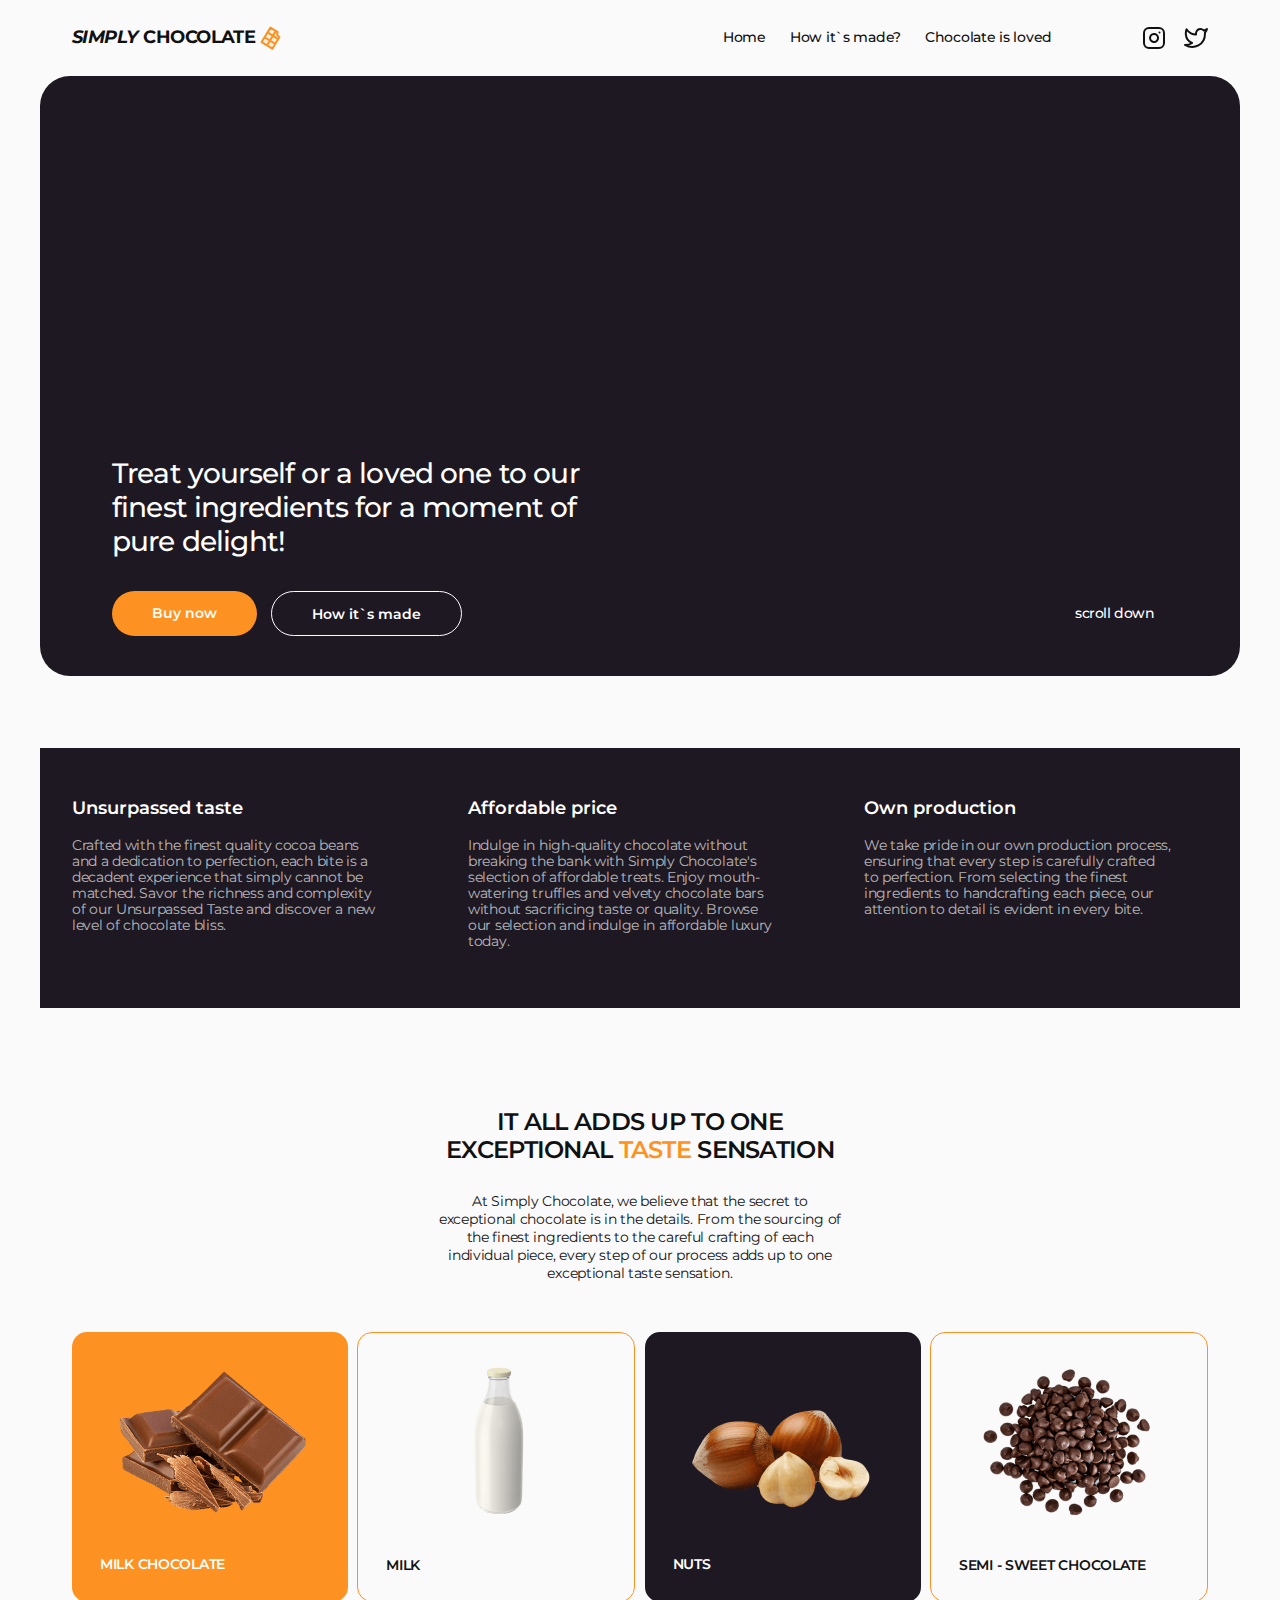
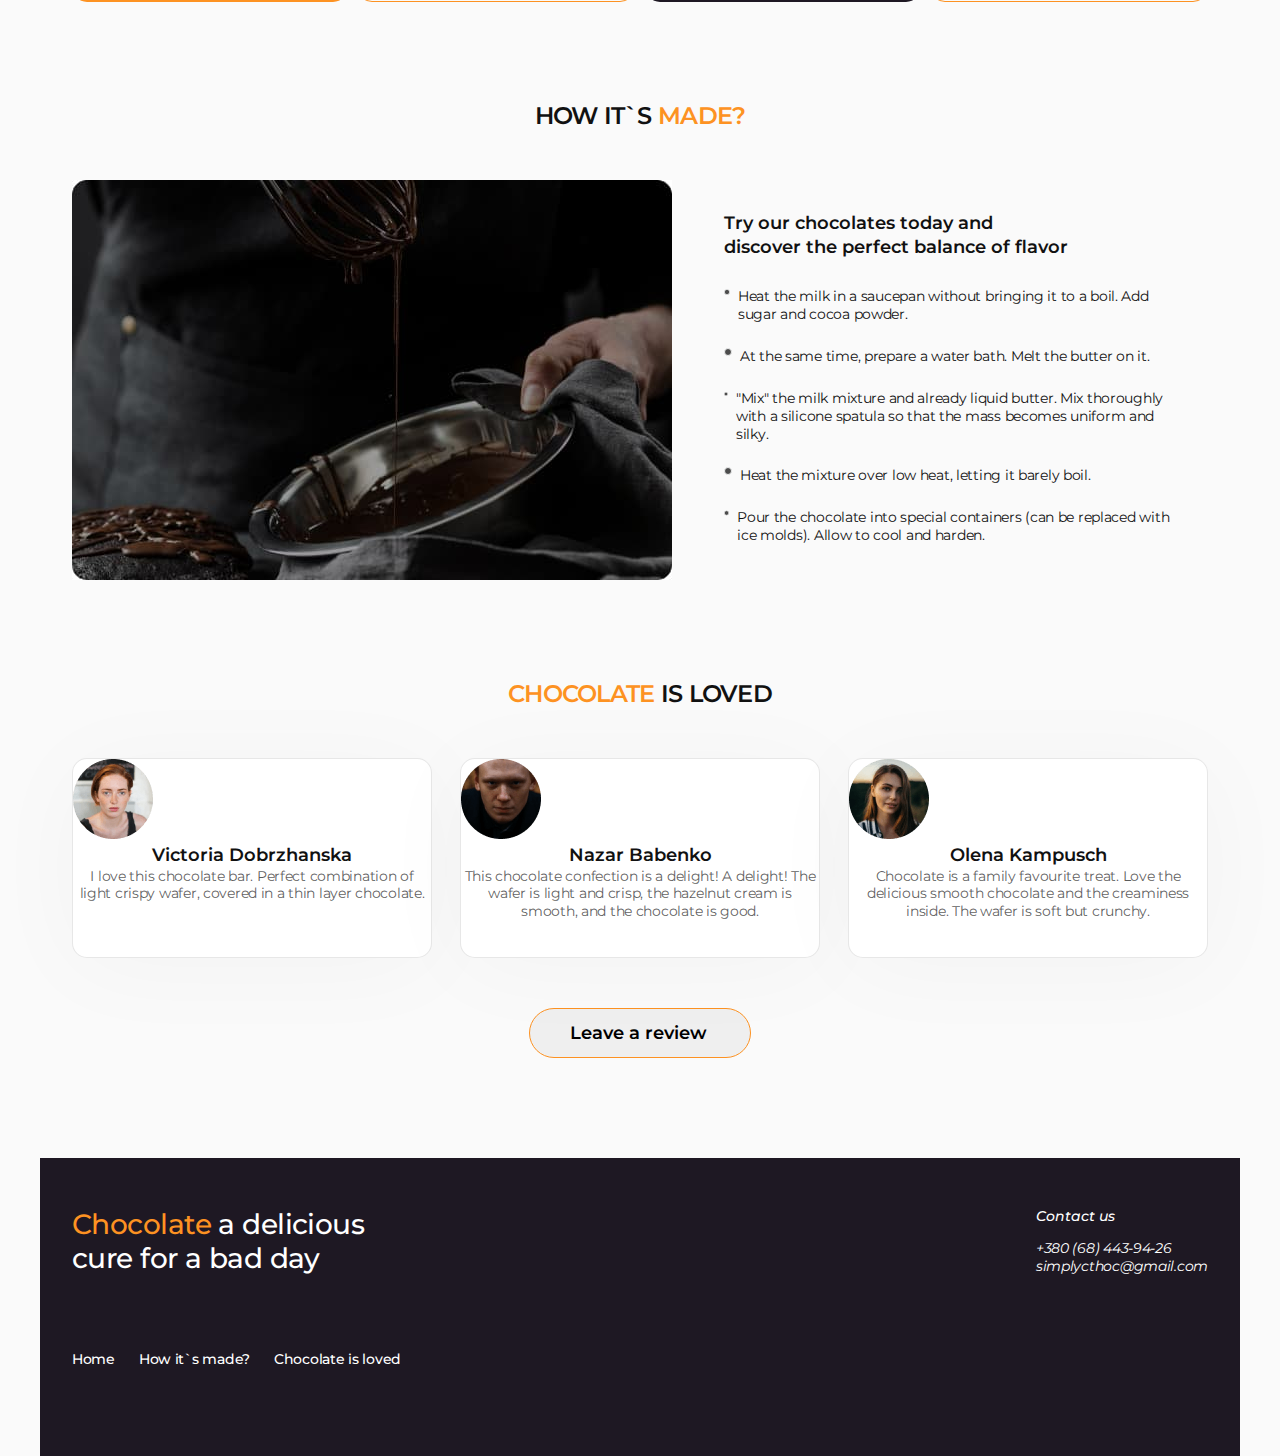
==== index.html @ 17023fc3 "add copy" ====
<!DOCTYPE html>
<html lang="en">
  <head>
    <meta charset="UTF-8" />
    <meta name="viewport" content="width=device-width, initial-scale=1.0" />
    <title>Simply_chocolate</title>
    <link
      rel="stylesheet"
      href="https://cdnjs.cloudflare.com/ajax/libs/modern-normalize/3.0.1/modern-normalize.min.css"
    />
    <link rel="preconnect" href="https://fonts.googleapis.com" />
    <link rel="preconnect" href="https://fonts.gstatic.com" crossorigin />
    <link
      href="https://fonts.googleapis.com/css2?family=Montserrat:ital,wght@0,100..900;1,100..900&display=swap"
      rel="stylesheet"
    />
    <link rel="stylesheet" href="./css/index.css" />
  </head>
  <body>
    <!-------------------- HEADER -->
    <header class="page-header">
      <div class="container page-header-container">
        <nav class="page-nav">
          <a class="page-logo" href="./index.html">
            <span class="text-italic"> SIMPLY </span>&nbsp;CHOCOLATE
            <svg class="page-logo-icon">
              <use
                href="./images/icons.svg#icon-logo"
                width="24"
                height="24"
              ></use>
            </svg>
          </a>
          <ul class="menu">
            <li class="menu-item">
              <a class="menu-link" href="./index.html">Home</a>
            </li>
            <li class="menu-item">
              <a class="menu-link" href="#how-made">How it`s made?</a>
            </li>
            <li class="menu-item">
              <a class="menu-link" href="#review">Chocolate is loved</a>
            </li>
          </ul>
        </nav>
        <ul class="social-list">
          <li class="social-list-item">
            <a href="" class="social-list-link">
              <svg class="social-list-icon">
                <use
                  href="./images/icons.svg#icon-instagram"
                  width="24"
                  height="24"
                ></use>
              </svg>
            </a>
          </li>
          <li class="social-list-item">
            <a href="" class="social-list-link">
              <svg class="social-list-icon">
                <use
                  href="./images/icons.svg#icon-twitter"
                  width="24"
                  height="24"
                ></use>
              </svg>
            </a>
          </li>
        </ul>
      </div>
    </header>
    <main>
      <!-------------------- HERO -->
      <section class="hero">
        <div class="container hero-container">
          <h1 class="hero-title">
            Treat yourself or a loved one to our finest ingredients for a moment
            of pure delight!
          </h1>
          <div class="hero-content-wrapper">
            <button class="hero-button" type="button">Buy now</button>
            <a class="hero-link" href="#how-made">How it`s made</a>
            <a class="hero-link-scloll" href="#benefits">scroll down
             <span class="scloll-circle"></span> 
          
            </a>
          </div>
        </div>
      </section>
      <!-------------------- BENEFITS -->
      <section id="benefits" class="benefits benefits-paddings">
        <div class="container">
          <h2 class="benefits-title">BENEFITS</h2>
          <ul class="benefits-list">
            <li class="benefits-item">
              <h3 class="benefits-name">Unsurpassed taste</h3>
              <p class="benefits-description">
                Crafted with the finest quality cocoa beans and a dedication to
                perfection, each bite is a decadent experience that simply
                cannot be matched. Savor the richness and complexity of our
                Unsurpassed Taste and discover a new level of chocolate bliss.
              </p>
            </li>
            <li class="benefits-item">
              <h3 class="benefits-name">Affordable price</h3>
              <p class="benefits-description">
                Indulge in high-quality chocolate without breaking the bank with
                Simply Chocolate's selection of affordable treats. Enjoy
                mouth-watering truffles and velvety chocolate bars without
                sacrificing taste or quality. Browse our selection and indulge
                in affordable luxury today.
              </p>
            </li>
            <li class="benefits-item">
              <h3 class="benefits-name">Own production</h3>
              <p class="benefits-description">
                We take pride in our own production process, ensuring that every
                step is carefully crafted to perfection. From selecting the
                finest ingredients to handcrafting each piece, our attention to
                detail is evident in every bite.
              </p>
            </li>
          </ul>
        </div>
      </section>
      <!-------------------- Ingredients -->
      <section class="ingredients section-paddings">
        <div class="container">
          <div class="ingredients-title">
            <h2 class="section-title">
              IT ALL ADDS UP TO ONE EXCEPTIONAL
              <span class="text-color">TASTE</span> SENSATION
            </h2>
            <p class="ingredients-description">
              At Simply Chocolate, we believe that the secret to exceptional
              chocolate is in the details. From the sourcing of the finest
              ingredients to the careful crafting of each individual piece,
              every step of our process adds up to one exceptional taste
              sensation.
            </p>
          </div>

          <ul class="ingredients-list">
            <li class="ingredients-item ingredients-item-color">
              <img
                class="ingredients-img"
                src="/images/Ingredients/chocolate-bar.png"
                alt="How it's made"
                width="206"
                height="160"
              />
              <p class="ingredients-name ingredients-link-name-color">
                MILK CHOCOLATE
              </p>
            </li>
            <li class="ingredients-item">
              <img
                class="ingredients-img"
                src="/images/Ingredients/milk.png"
                alt="MILK"
                width="206"
                height="160"
              />
              <p class="ingredients-name">MILK</p>
            </li>
            <li class="ingredients-item ingredients-item-darkcolor">
              <img
                class="ingredients-img"
                src="/images/Ingredients/nuts.png"
                alt="NUTS"
                width="206"
                height="160"
              />
              <p class="ingredients-name ingredients-link-name-color">NUTS</p>
            </li>
            <li class="ingredients-item">
              <img
                class="ingredients-img"
                src="/images/Ingredients/chocolate.png"
                alt="SEMI - SWEET CHOCOLATE"
                width="206"
                height="160"
              />
              <p class="ingredients-name">SEMI - SWEET CHOCOLATE</p>
            </li>
          </ul>
        </div>
      </section>
      <!-------------------- How it's made -->
      <section id="how-made" class="made section-paddings">
        <div class="container made-conteiner">
          <h2 class="section-title title-paddings">
            HOW IT`S <span class="text-color"> MADE?</span>
          </h2>
          <div class="made-information">
            <img
              class="made-image"
              src="./images/How-it's-made/image.jpg"
              alt="cooked"
              width="600"
              height="400"
            />
            <div class="how-made-decription">
              <h3 class="made-name">
                Try our chocolates today and discover the perfect balance of
                flavor
              </h3>
              <ul class="made-list">
                <li class="made-item">
                  <svg
                    width="8"
                    height="8"
                    viewBox="0 0 8 8"
                    fill="none"
                    xmlns="http://www.w3.org/2000/svg"
                  >
                    <circle
                      cx="4"
                      cy="4"
                      r="3.5"
                      fill="#4C4C4C"
                      stroke="#ECEDED"
                    />
                  </svg>
                  <p class="made-description">
                    Heat the milk in a saucepan without bringing it to a boil.
                    Add sugar and cocoa powder.
                  </p>
                </li>
                <li class="made-item">
                  <svg
                    width="8"
                    height="8"
                    viewBox="0 0 8 8"
                    fill="none"
                    xmlns="http://www.w3.org/2000/svg"
                  >
                    <circle
                      cx="4"
                      cy="4"
                      r="3.5"
                      fill="#4C4C4C"
                      stroke="#ECEDED"
                    />
                  </svg>
                  <p class="made-description">
                    At the same time, prepare a water bath. Melt the butter on
                    it.
                  </p>
                </li>
                <li class="made-item">
                  <svg
                    width="8"
                    height="8"
                    viewBox="0 0 8 8"
                    fill="none"
                    xmlns="http://www.w3.org/2000/svg"
                  >
                    <circle
                      cx="4"
                      cy="4"
                      r="3.5"
                      fill="#4C4C4C"
                      stroke="#ECEDED"
                    />
                  </svg>
                  <p class="made-description">
                    "Mix" the milk mixture and already liquid butter. Mix
                    thoroughly with a silicone spatula so that the mass becomes
                    uniform and silky.
                  </p>
                </li>
                <li class="made-item">
                  <svg
                    width="8"
                    height="8"
                    viewBox="0 0 8 8"
                    fill="none"
                    xmlns="http://www.w3.org/2000/svg"
                  >
                    <circle
                      cx="4"
                      cy="4"
                      r="3.5"
                      fill="#4C4C4C"
                      stroke="#ECEDED"
                    />
                  </svg>
                  <p class="made-description">
                    Heat the mixture over low heat, letting it barely boil.
                  </p>
                </li>
                <li class="made-item">
                  <svg
                    width="8"
                    height="8"
                    viewBox="0 0 8 8"
                    fill="none"
                    xmlns="http://www.w3.org/2000/svg"
                  >
                    <circle
                      cx="4"
                      cy="4"
                      r="3.5"
                      fill="#4C4C4C"
                      stroke="#ECEDED"
                    />
                  </svg>
                  <p class="made-description">
                    Pour the chocolate into special containers (can be replaced
                    with ice molds). Allow to cool and harden.
                  </p>
                </li>
              </ul>
            </div>
          </div>
        </div>
      </section>
      <!-------------------- Reviews -->
      <section id="review" class="review section-paddings">
        <div class="container">
          <h2 class="section-title title-paddings">
            <span class="text-color">CHOCOLATE</span> IS LOVED
          </h2>
          <ul class="review-list">
            <li class="review-item">
              <img
                class="review-image"
                src="./images/Reviews/victoria-dobrzhanska.png"
                alt="Victoria Dobrzhanska"
                width="80"
                height="80"
              />
              <h3 class="review-name">Victoria Dobrzhanska</h3>
              <p class="review-description">
                I love this chocolate bar. Perfect combination of light crispy
                wafer, covered in a thin layer chocolate.
              </p>
            </li>
            <li class="review-item">
              <img
                class="review-image"
                src="/images/Reviews/nazar-babenko.png"
                alt="Nazar Babenko"
                width="80"
                height="80"
              />
              <h3 class="review-name">Nazar Babenko</h3>
              <p class="review-description">
                This chocolate confection is a delight! A delight! The wafer is
                light and crisp, the hazelnut cream is smooth, and the chocolate
                is good.
              </p>
            </li>
            <li class="review-item">
              <img
                class="review-image"
                src="./images/Reviews/olena-kampusch.png"
                alt="Olena Kampusch"
                width="80"
                height="80"
              />
              <h3 class="review-name">Olena Kampusch</h3>
              <p class="review-description">
                Chocolate is a family favourite treat. Love the delicious smooth
                chocolate and the creaminess inside. The wafer is soft but
                crunchy.
              </p>
            </li>
          </ul>
          <button class="review-button" type="button">Leave a review</button>
        </div>
      </section>
    </main>
    <!-------------------- Footer -->
    <footer class="footer-page">
      <div class="container footer-container">
        <div class="footer-box">
          <h2 class="footer-title">
            <span class="text-color">Chocolate </span> a delicious cure for a
            bad day
          </h2>
          <address class="footer-adress">
            <p class="adress-name">Contact us</p>
            <ul class="adress-list">
              <li class="adress-item">
                <a class="adress-link" href="tel:+380684439426"
                  >+380 (68) 443-94-26</a
                >
              </li>
              <li class="adress-item">
                <a class="adress-link" href="mailto:simplycthoc@gmail.com"
                  >simplycthoc@gmail.com</a
                >
              </li>
            </ul>
          </address>
        </div>

        <nav class="footer-nav">
          <ul class="footer-list">
            <li class="footer-item">
              <a class="footer-link" href="./index.html">Home</a>
            </li>
            <li class="footer-item">
              <a class="footer-link" href="#how-made">How it`s made?</a>
            </li>
            <li class="footer-item">
              <a class="footer-link" href="#chocolate-loved"
                >Chocolate is loved</a
              >
            </li>
          </ul>
        </nav>
      </div>
    </footer>
  </body>
</html>
---- css/index.css ----
/* defolt style */
h1,
h2,
h3,
h4,
h5,
h6,
p {
  margin-top: 0;
  margin-bottom: 0;
}
ul,
ol {
  margin-top: 0;
  margin-bottom: 0;
  padding-left: 0;
  list-style: none;
}
a {
  text-decoration: none;
  color: inherit;
}
button {
  cursor: pointer;
}
image {
  display: block;
}
body {
  font-family: "Montserrat", sans-serif;
  color: #111111;
  background: #fafafa;
}
.container {
  max-width: 1168px;
  padding-left: 16px;
  padding-right: 16px;
  margin-left: auto;
  margin-right: auto;
}
.text-italic {
  font-style: italic;
}
.text-color {
  color: #fd9222;
}
.section-title {
  font-weight: 600;
  font-size: 24px;
  line-height: 1.17;
  letter-spacing: -0.03em;
  text-transform: uppercase;
  text-align: center;
}

.section-paddings {
  padding-top: 50px;
  padding-bottom: 50px;
}
.title-paddings {
  margin-bottom: 50px;
}
/* -------------------- HEADER -- */
.page-header-container {
  display: flex;
  align-items: center;
  column-gap: 90px;
}
.page-nav {
  display: flex;
  justify-content: space-between;
  align-items: center;
  flex-grow: 1;
}
.page-logo {
  display: flex;
  align-items: center;
  font-weight: 700;
  font-size: 18px;
  line-height: 1.11;
  letter-spacing: -0.03em;
}
.page-logo:hover,
.page-logo:focus {
  color: #fd9222;
}
.page-logo-icon {
  width: 24px;
  height: 24px;
  margin-left: 4px;
}
.menu {
  display: flex;
  column-gap: 24px;
}

.menu-link {
  display: block;
  padding-top: 30px;
  padding-bottom: 30px;
  font-weight: 500;
  font-size: 14px;
  line-height: 1.14;
  letter-spacing: -0.02em;
  transition: color 250ms cubic-bezier(0.4, 0, 0.2, 1);
}
.menu-link:hover,
.menu-link:focus {
  color: #fd9222;
}
.social-list {
  display: flex;
  column-gap: 18px;
}
.social-list-link {
  display: block;
  line-height: 0;
  stroke: #111111;
  fill: none;
  transition: color 250ms cubic-bezier(0.4, 0, 0.2, 1);
}
.social-list-icon {
  width: 24px;
  height: 24px;
}
.social-list-link:hover,
.social-list-link:focus {
  stroke: #fd9222;
}
/*  -------------------- HERO --*/
.hero {
  max-width: 1200px;
  height: 600px;
  margin-left: auto;
  margin-right: auto;
  border-radius: 30px;
  background: #1e1823;
  color: #ffffff;
}
.hero-container {
  padding-top: 381px;
  padding-bottom: 40px;
  padding-left: 56px;
  padding-right: 56px;
}
.hero-title {
  max-width: 484px;
  margin-bottom: 32px;
  font-weight: 500;
  font-size: 28px;
  line-height: 1.21;
  letter-spacing: -0.03em;
}
.hero-content-wrapper {
  display: flex;
  align-items: center;
}
.hero-button {
  border-radius: 100px;
  padding: 14px 40px;
  min-width: 144px;
  height: 45px;
  background: #fd9222;
  font-weight: 600;
  font-size: 14px;
  color: #ffffff;
  margin-right: 14px;
  border: none;
}
.hero-button:hover,
.hero-button:focus {
  background: #fcf1e0;
  color: #fd9222;
}
.hero-link {
  border: 1px solid #ffffff;
  border-radius: 100px;
  padding: 14px 40px;
  min-width: 183px;
  height: 45px;
  font-weight: 600;
  font-size: 14px;
}
.hero-link:hover,
.hero-link:focus {
  border: #fd9222;
  color: #fd9222;
}
.hero-link-scloll {
  font-weight: 500;
  font-size: 14px;
  line-height: 1.29;
  letter-spacing: -0.03em;
  margin-left: auto;
  padding-top: 13.5px;
  padding-bottom: 13.5px;
}
.hero-link-scloll:hover,
.hero-link-scloll:focus {
  color: #fd9222;
}
.hero-link-scloll .scloll-circle {
    width: 10px;
  height: 10px;
  background-color: #ffffff
  border-radius: 50%;
  display: inline-block;
}

/*  -------------------- BENEFITS --*/
.benefits {
  max-width: 1200px;
  height: 260px;
  margin-left: auto;
  margin-right: auto;
  background: #1e1823;
}
.benefits-paddings {
  padding-bottom: 50px;
  margin-top: 72px;
  margin-bottom: 50px;
}
.benefits-title {
  display: none;
}
.benefits-list {
  display: flex;
  justify-content: space-between;
  padding-top: 50px;
  padding-bottom: 50px;
  padding-left: auto;
  padding-right: auto;
  max-width: 1100px;
}
.benefits-item {
  width: 308px;
}
.benefits-name {
  font-weight: 600;
  font-size: 18px;
  color: #ffffff;
  padding-bottom: 18px;
}
.benefits-description {
  font-weight: 400;
  font-size: 14px;
  letter-spacing: -0.02em;
  color: rgba(255, 255, 255, 0.7);
}
/*  -------------------- Ingredients --*/
.ingredients {
  margin-left: auto;
  margin-right: auto;
}
.ingredients-title {
  display: flex;
  flex-direction: column;
  margin-left: auto;
  margin-right: auto;
  max-width: 411px;
}

.ingredients-description {
  font-weight: 400;
  font-size: 14px;
  line-height: 1.28571;
  letter-spacing: -0.02em;
  text-align: center;
  max-width: 468px;
  margin-top: 28px;
}
.ingredients-list {
  display: flex;
  margin-top: 50px;
  justify-content: space-between;
}

.ingredients-item {
  border: 1px solid #fd9222;
  border-radius: 15px;
  /* width: 270px; */
  height: 270px;
  max-width: calc((100% - (19 * 3) px) / 4);
}
.ingredients-item-color {
  background: #fd9222;
  border: none;
}
.ingredients-item-darkcolor {
  border: none;
  background: #1e1823;
}
.ingredients-img {
  margin-top: 28px;
  margin-left: 38px;
  margin-right: 32px;
  margin-bottom: 32px;
}
.ingredients-name {
  font-weight: 600;
  font-size: 14px;
  line-height: 1.28;
  letter-spacing: -0.02em;
  text-transform: uppercase;
  padding-left: 28px;
}
.ingredients-link-name-color {
  color: #ffffff;
}
/*  -------------------- How it's made --*/
.made {
}
.made-conteiner {
  display: flex;
  flex-direction: column;
  justify-content: center;
}
.made-information {
  display: flex;
  column-gap: 20px;
  justify-content: center;
}
.made-image {
}
.how-made-decription {
  padding: 32px;
}
.made-name {
  font-weight: 600;
  font-size: 18px;
  line-height: 1.33;
  margin-bottom: 28px;
  max-width: 350px;
}
.made-list {
  display: flex;
  flex-direction: column;
  max-width: 452px;
  gap: 24px;
}
.made-item {
  display: flex;
  align-items: stretch;
}
.made-item svg {
  margin-right: 8px;
}

.made-description {
  font-weight: 400;
  font-size: 14px;
  line-height: 1.28;
  letter-spacing: -0.02em;
}
/*  -------------------- Reviews --*/
.review {
}

.review-list {
  display: flex;
  justify-content: space-between;
}
.review-item {
  border: 1px solid rgba(17, 17, 17, 0.1);
  border-radius: 15px;
  width: calc((100% - 56px) / 3);
  height: 200px;
  box-shadow: 0 9px 100px 0 rgba(17, 17, 17, 0.03);
  background: #fff;
}
.review-image {
}
.review-name {
  font-weight: 600;
  font-size: 18px;
  line-height: 1.33;
  text-align: center;
}
.review-description {
  font-weight: 400;
  font-size: 14px;
  line-height: 1.28;
  letter-spacing: -0.02em;
  text-align: center;
  color: rgba(17, 17, 17, 0.7);
}
.review-button {
  border: 1px solid #fd9222;
  border-radius: 100px;
  padding: 14px 40px;
  min-width: 222px;
  height: 50px;
  font-weight: 600;
  font-size: 18px;
  margin-top: 50px;
  margin-left: auto;
  margin-right: auto;
  display: flex;
}
.review-button:hover,
.review-button:focus {
  background: #fd9222;
  color: #ffffff;
}
/*  -------------------- Footer --*/
.footer-page {
  width: 1200px;
  height: 298px;
  background: #1e1823;
  margin-left: auto;
  margin-right: auto;
  margin-top: 50px;
}
.footer-container {
  padding-top: 50px;
}
.footer-box {
  display: flex;
  justify-content: space-between;
}
.footer-title {
  font-weight: 500;
  font-size: 28px;
  line-height: 1.21;
  letter-spacing: -0.02em;
  color: #ffffff;
  max-width: 300px;
}
.footer-adress {
  font-size: 14px;
  line-height: 1.28;
  text-align: center;
  color: #ffffff;
  display: flex;
  flex-direction: column;
  align-items: flex-start;
}
.adress-name {
  font-weight: 500;
  padding-bottom: 14px;
}
.adress-item {
  display: flex;
  align-items: flex-start;
}
.adress-link {
  font-weight: 400;
  letter-spacing: -0.02em;
}

.adress-link:hover,
.adress-link:focus {
  color: #fd9222;
}
.footer-nav {
}
.footer-list {
  margin-top: 74px;
  display: flex;
  column-gap: 24px;
}
.footer-item {
}
.footer-link {
  font-weight: 500;
  font-size: 14px;
  line-height: 1.14;
  letter-spacing: -0.02em;
  color: #ffffff;
}
.footer-link:hover,
.footer-link:focus {
  color: #fd9222;
}
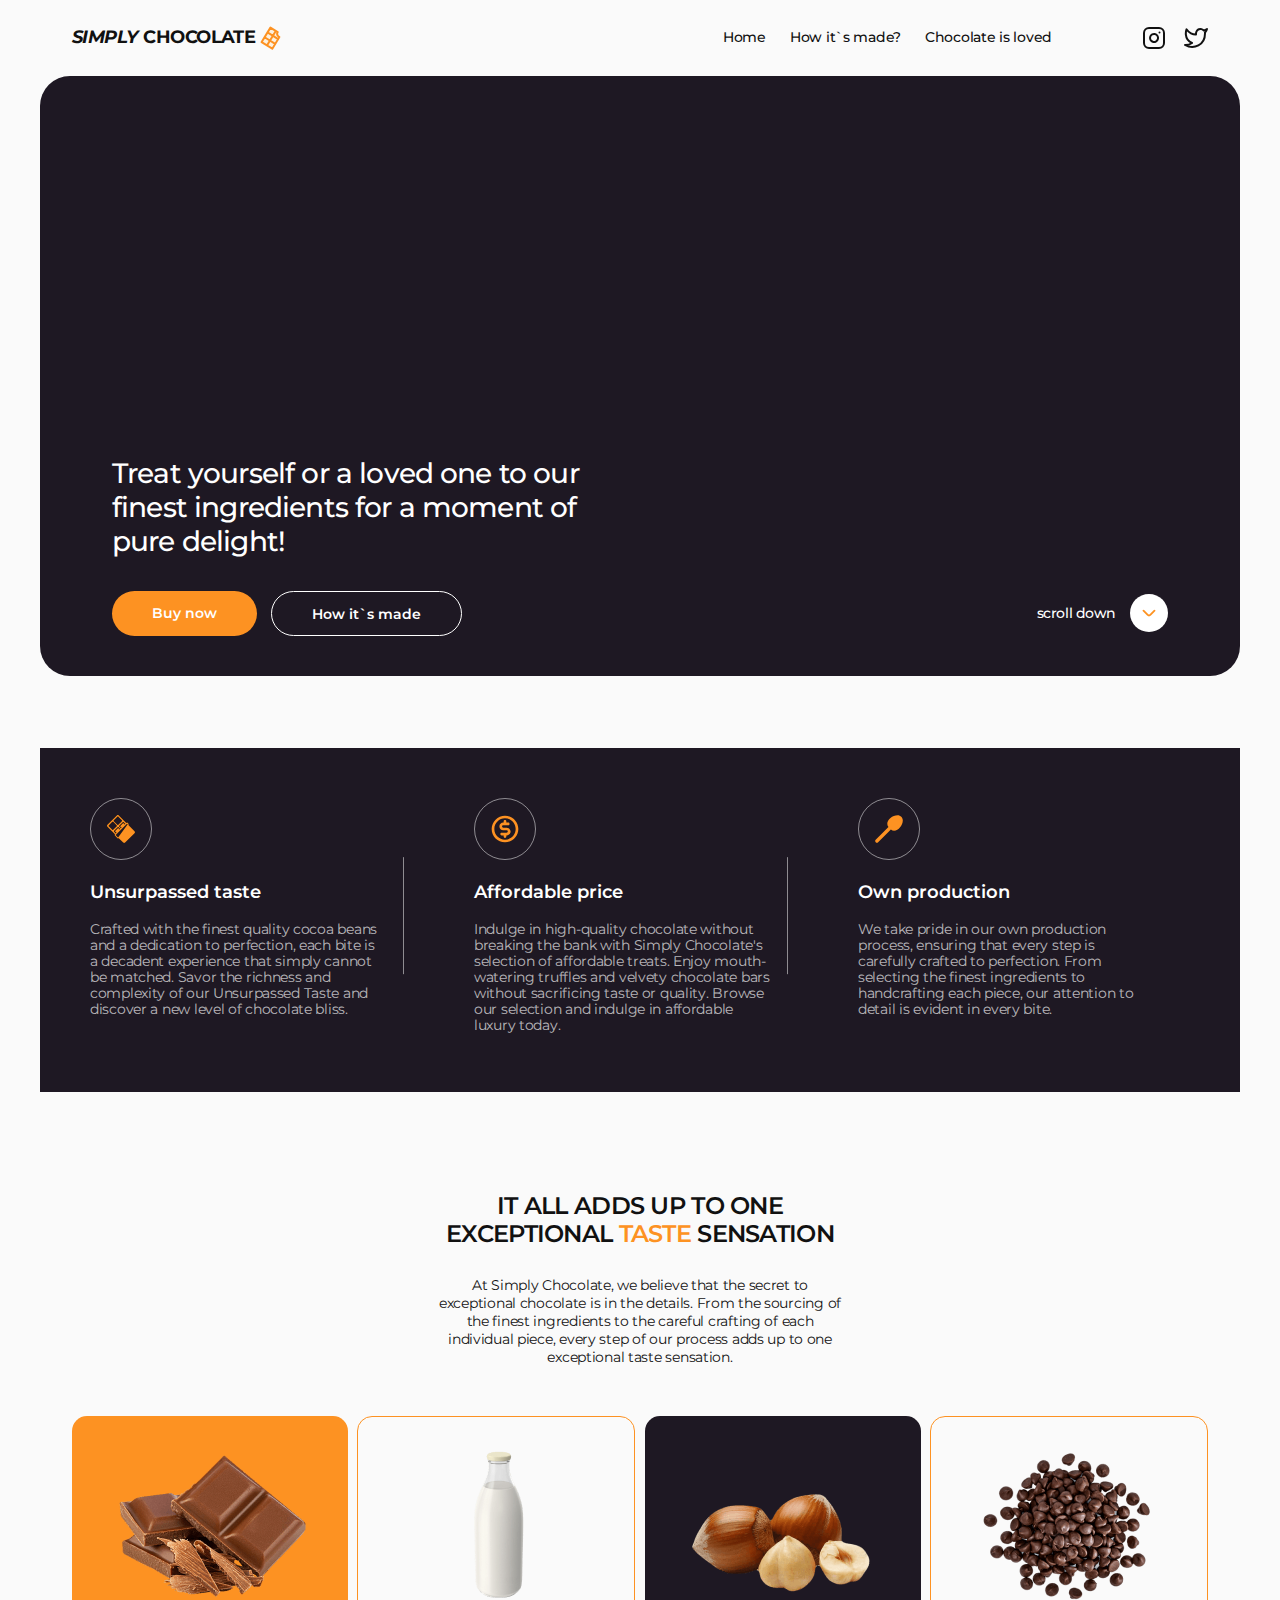
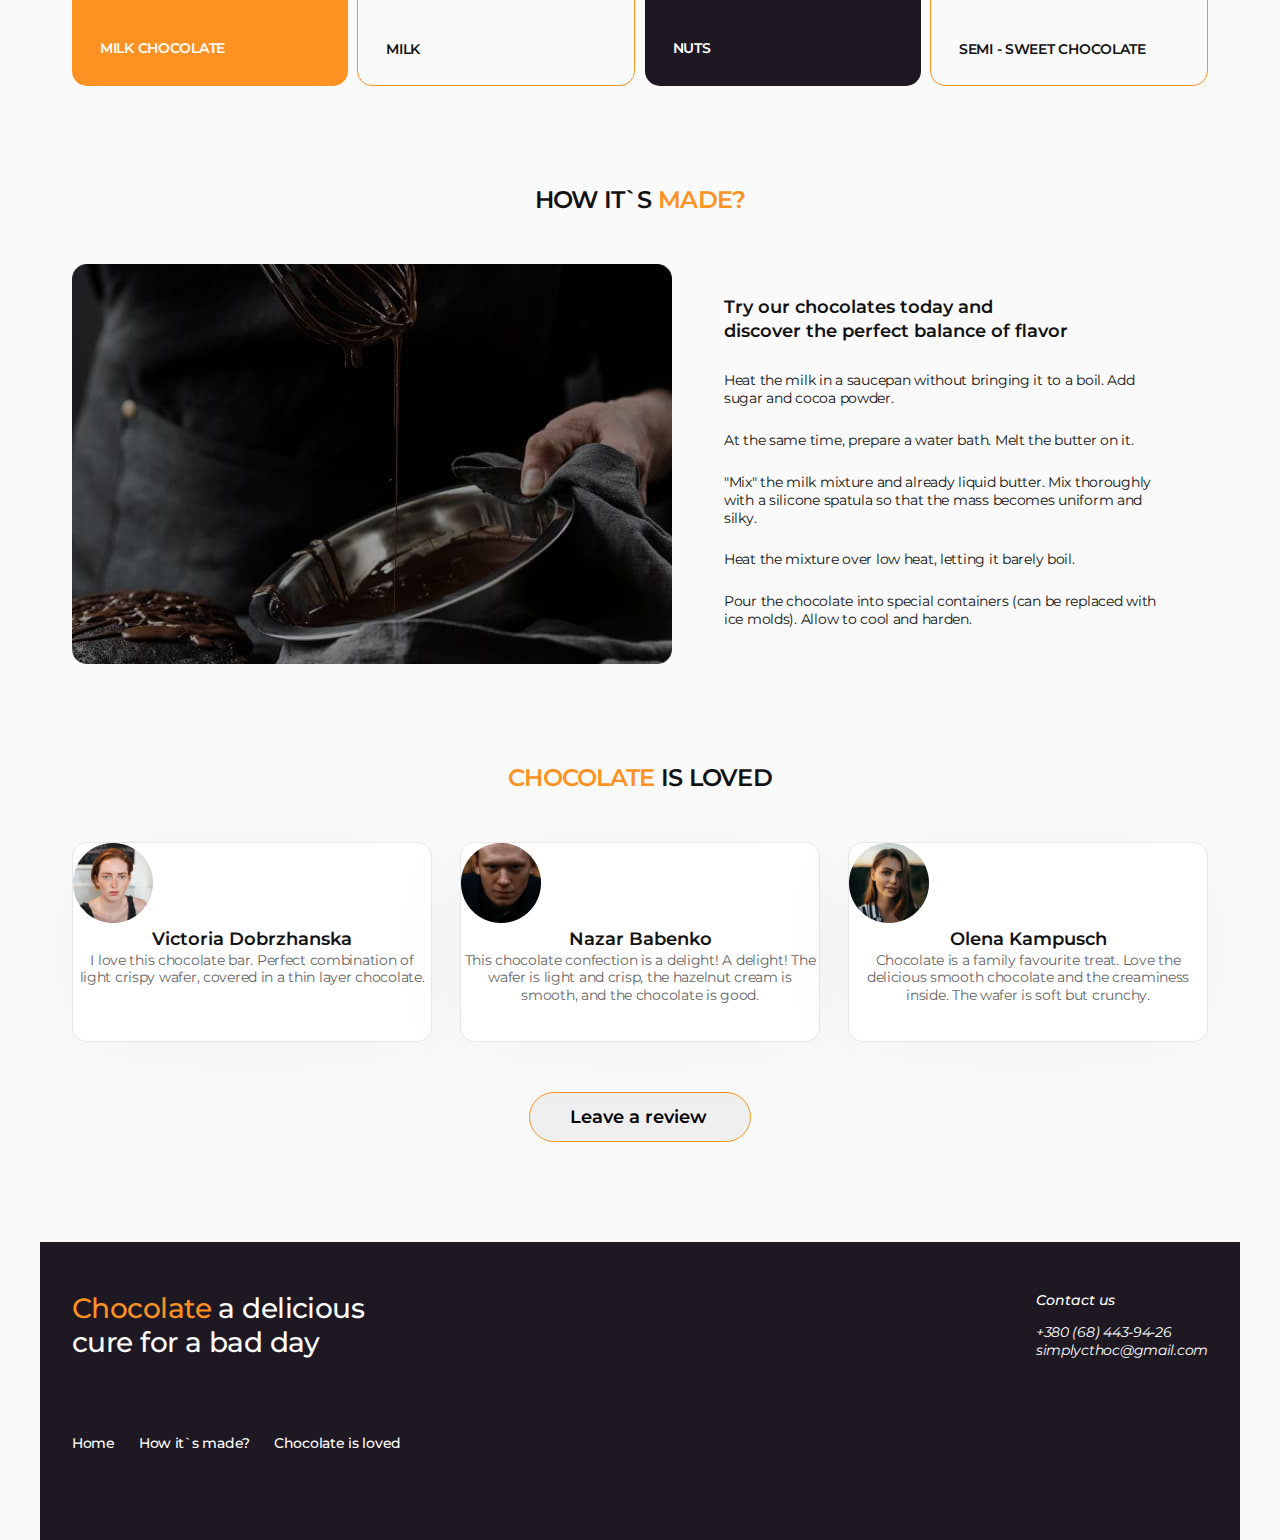
==== commit 463bb4f3: "add31/01" ====
--- a/index.html
+++ b/index.html
@@ -23,12 +23,8 @@
         <nav class="page-nav">
           <a class="page-logo" href="./index.html">
             <span class="text-italic"> SIMPLY </span>&nbsp;CHOCOLATE
-            <svg class="page-logo-icon">
-              <use
-                href="./images/icons.svg#icon-logo"
-                width="24"
-                height="24"
-              ></use>
+            <svg class="page-logo-icon" width="24" height="24">
+              <use href="./images/icons.svg#icon-logo"></use>
             </svg>
           </a>
           <ul class="menu">
@@ -46,23 +42,15 @@
         <ul class="social-list">
           <li class="social-list-item">
             <a href="" class="social-list-link">
-              <svg class="social-list-icon">
-                <use
-                  href="./images/icons.svg#icon-instagram"
-                  width="24"
-                  height="24"
-                ></use>
+              <svg class="social-list-icon" width="24" height="24">
+                <use href="./images/icons.svg#icon-instagram"></use>
               </svg>
             </a>
           </li>
           <li class="social-list-item">
             <a href="" class="social-list-link">
-              <svg class="social-list-icon">
-                <use
-                  href="./images/icons.svg#icon-twitter"
-                  width="24"
-                  height="24"
-                ></use>
+              <svg class="social-list-icon" width="24" height="24">
+                <use href="./images/icons.svg#icon-twitter"></use>
               </svg>
             </a>
           </li>
@@ -79,10 +67,15 @@
           </h1>
           <div class="hero-content-wrapper">
             <button class="hero-button" type="button">Buy now</button>
-            <a class="hero-link" href="#how-made">How it`s made</a>
-            <a class="hero-link-scloll" href="#benefits">scroll down
-             <span class="scloll-circle"></span> 
-          
+            <a class="how-made-link" href="#how-made">How it`s made</a>
+
+            <a class="scroll-down-link" href="#benefits"
+              >scroll down
+              <span class="scroll-down-icon-wrapper">
+                <svg class="scroll-down-icon" width="22" height="22">
+                  <use href="./images/icons.svg#icon-scroll"></use>
+                </svg>
+              </span>
             </a>
           </div>
         </div>
@@ -93,6 +86,11 @@
           <h2 class="benefits-title">BENEFITS</h2>
           <ul class="benefits-list">
             <li class="benefits-item">
+              <div class="benefits-item-icon-wrapper">
+                <svg class="benefits-item-icon" width="32" height="32">
+                  <use href="./images/icons.svg#icon-chocolate-bar"></use>
+                </svg>
+              </div>
               <h3 class="benefits-name">Unsurpassed taste</h3>
               <p class="benefits-description">
                 Crafted with the finest quality cocoa beans and a dedication to
@@ -102,6 +100,11 @@
               </p>
             </li>
             <li class="benefits-item">
+              <div class="benefits-item-icon-wrapper">
+                <svg class="benefits-item-icon" width="32" height="32">
+                  <use href="./images/icons.svg#icon-coin"></use>
+                </svg>
+              </div>
               <h3 class="benefits-name">Affordable price</h3>
               <p class="benefits-description">
                 Indulge in high-quality chocolate without breaking the bank with
@@ -112,6 +115,11 @@
               </p>
             </li>
             <li class="benefits-item">
+              <div class="benefits-item-icon-wrapper">
+                <svg class="benefits-item-icon" width="32" height="32">
+                  <use href="./images/icons.svg#icon-spoon"></use>
+                </svg>
+              </div>
               <h3 class="benefits-name">Own production</h3>
               <p class="benefits-description">
                 We take pride in our own production process, ensuring that every
@@ -152,7 +160,31 @@
               <p class="ingredients-name ingredients-link-name-color">
                 MILK CHOCOLATE
               </p>
-            </li>
+              <div class="ingredients-overlay">
+                <h3 class="ingredients-overlay-title">MILK CHOCOLATE</h3>
+
+                <div class="ingredients-overlay-box">
+                  <button class="ingredients-overlay-btn" type="button">
+                    chocolate
+                  </button>
+                  <button
+                    class="ingredients-overlay-btn-benefits"
+                    type="button"
+                  >
+                    the benefits
+                  </button>
+                </div>
+
+                <p class="ingredients-overlay-description">
+                  Milk chocolate is a solid chocolate confectionery containing
+                  cocoa, sugar and milk. It is the most consumed type of
+                  chocolate. Chocolate was originally sold and consumed as a
+                  beverage in pre-Columbian times. Although four-fifths of all
+                  milk chocolate is sold in the United States and Europe.
+                </p>
+              </div>
+            </li>
+
             <li class="ingredients-item">
               <img
                 class="ingredients-img"
@@ -162,7 +194,30 @@
                 height="160"
               />
               <p class="ingredients-name">MILK</p>
-            </li>
+              <div class="ingredients-overlay">
+                <h3 class="ingredients-overlay-title">MILK</h3>
+                <div class="ingredients-overlay-box">
+                  <button class="ingredients-overlay-btn" type="button">
+                    milk
+                  </button>
+                  <button
+                    class="ingredients-overlay-btn-benefits"
+                    type="button"
+                  >
+                    the benefits
+                  </button>
+                </div>
+                <p class="ingredients-overlay-description">
+                  Milk is a white liquid food produced by the mammary glands of
+                  mammals. It is the primary source of nutrition for young
+                  mammals (including breastfed human infants) before they are
+                  able to digest solid food.Early-lactation milk, which is
+                  called colostrum, contains antibodies that strengthen the
+                  immune system.
+                </p>
+              </div>
+            </li>
+
             <li class="ingredients-item ingredients-item-darkcolor">
               <img
                 class="ingredients-img"
@@ -172,6 +227,28 @@
                 height="160"
               />
               <p class="ingredients-name ingredients-link-name-color">NUTS</p>
+              <div class="ingredients-overlay">
+                <h3 class="ingredients-overlay-title">NUTS</h3>
+                <div class="ingredients-overlay-box">
+                  <button class="ingredients-overlay-btn" type="button">
+                    nuts
+                  </button>
+                  <button
+                    class="ingredients-overlay-btn-benefits"
+                    type="button"
+                  >
+                    the benefits
+                  </button>
+                </div>
+                <p class="ingredients-overlay-description">
+                  Almonds, pistachios, and walnuts are some types of nuts that
+                  contain healthy nutrients. When eaten as part of a
+                  nutrient-dense diet, these 9 nuts may offer benefits such as
+                  reducing your risk of heart disease. They’re a good source of
+                  fiber, healthy fats, and plant protein. Plus, they’re great on
+                  their own.
+                </p>
+              </div>
             </li>
             <li class="ingredients-item">
               <img
@@ -182,6 +259,30 @@
                 height="160"
               />
               <p class="ingredients-name">SEMI - SWEET CHOCOLATE</p>
+              <div class="ingredients-overlay">
+                <h3 class="ingredients-overlay-title">
+                  SEMI - SWEET CHOCOLATE
+                </h3>
+                <div class="ingredients-overlay-box">
+                  <button class="ingredients-overlay-btn" type="button">
+                    sweet chocolate
+                  </button>
+                  <button
+                    class="ingredients-overlay-btn-benefits"
+                    type="button"
+                  >
+                    the benefits
+                  </button>
+                </div>
+                <p class="ingredients-overlay-description">
+                  Semi-sweet chocolate has a cocoa solid content of 35 to 65%.
+                  One of the best ways to gain an understanding of this type of
+                  chocolate is to compare it to a different type of chocolate.
+                  Semisweet is darker than milk chocolate. In a taste
+                  comparison, it has a slightly bitter taste whereas milk
+                  chocolate is sweeter and more mellow.
+                </p>
+              </div>
             </li>
           </ul>
         </div>
@@ -207,63 +308,18 @@
               </h3>
               <ul class="made-list">
                 <li class="made-item">
-                  <svg
-                    width="8"
-                    height="8"
-                    viewBox="0 0 8 8"
-                    fill="none"
-                    xmlns="http://www.w3.org/2000/svg"
-                  >
-                    <circle
-                      cx="4"
-                      cy="4"
-                      r="3.5"
-                      fill="#4C4C4C"
-                      stroke="#ECEDED"
-                    />
-                  </svg>
                   <p class="made-description">
                     Heat the milk in a saucepan without bringing it to a boil.
                     Add sugar and cocoa powder.
                   </p>
                 </li>
                 <li class="made-item">
-                  <svg
-                    width="8"
-                    height="8"
-                    viewBox="0 0 8 8"
-                    fill="none"
-                    xmlns="http://www.w3.org/2000/svg"
-                  >
-                    <circle
-                      cx="4"
-                      cy="4"
-                      r="3.5"
-                      fill="#4C4C4C"
-                      stroke="#ECEDED"
-                    />
-                  </svg>
                   <p class="made-description">
                     At the same time, prepare a water bath. Melt the butter on
                     it.
                   </p>
                 </li>
                 <li class="made-item">
-                  <svg
-                    width="8"
-                    height="8"
-                    viewBox="0 0 8 8"
-                    fill="none"
-                    xmlns="http://www.w3.org/2000/svg"
-                  >
-                    <circle
-                      cx="4"
-                      cy="4"
-                      r="3.5"
-                      fill="#4C4C4C"
-                      stroke="#ECEDED"
-                    />
-                  </svg>
                   <p class="made-description">
                     "Mix" the milk mixture and already liquid butter. Mix
                     thoroughly with a silicone spatula so that the mass becomes
@@ -271,41 +327,11 @@
                   </p>
                 </li>
                 <li class="made-item">
-                  <svg
-                    width="8"
-                    height="8"
-                    viewBox="0 0 8 8"
-                    fill="none"
-                    xmlns="http://www.w3.org/2000/svg"
-                  >
-                    <circle
-                      cx="4"
-                      cy="4"
-                      r="3.5"
-                      fill="#4C4C4C"
-                      stroke="#ECEDED"
-                    />
-                  </svg>
                   <p class="made-description">
                     Heat the mixture over low heat, letting it barely boil.
                   </p>
                 </li>
                 <li class="made-item">
-                  <svg
-                    width="8"
-                    height="8"
-                    viewBox="0 0 8 8"
-                    fill="none"
-                    xmlns="http://www.w3.org/2000/svg"
-                  >
-                    <circle
-                      cx="4"
-                      cy="4"
-                      r="3.5"
-                      fill="#4C4C4C"
-                      stroke="#ECEDED"
-                    />
-                  </svg>
                   <p class="made-description">
                     Pour the chocolate into special containers (can be replaced
                     with ice molds). Allow to cool and harden.
--- a/css/index.css
+++ b/css/index.css
@@ -85,8 +85,6 @@
   color: #fd9222;
 }
 .page-logo-icon {
-  width: 24px;
-  height: 24px;
   margin-left: 4px;
 }
 .menu {
@@ -119,10 +117,7 @@
   fill: none;
   transition: color 250ms cubic-bezier(0.4, 0, 0.2, 1);
 }
-.social-list-icon {
-  width: 24px;
-  height: 24px;
-}
+
 .social-list-link:hover,
 .social-list-link:focus {
   stroke: #fd9222;
@@ -172,7 +167,7 @@
   background: #fcf1e0;
   color: #fd9222;
 }
-.hero-link {
+.how-made-link {
   border: 1px solid #ffffff;
   border-radius: 100px;
   padding: 14px 40px;
@@ -181,36 +176,51 @@
   font-weight: 600;
   font-size: 14px;
 }
-.hero-link:hover,
-.hero-link:focus {
+.how-made-link:hover,
+.how-made-link:focus {
   border: #fd9222;
   color: #fd9222;
 }
-.hero-link-scloll {
+
+.scroll-down-link {
+  display: flex;
+  align-items: center;
+  column-gap: 14px;
+  font-size: 14px;
   font-weight: 500;
-  font-size: 14px;
   line-height: 1.29;
   letter-spacing: -0.03em;
   margin-left: auto;
-  padding-top: 13.5px;
-  padding-bottom: 13.5px;
-}
-.hero-link-scloll:hover,
-.hero-link-scloll:focus {
-  color: #fd9222;
-}
-.hero-link-scloll .scloll-circle {
-    width: 10px;
-  height: 10px;
-  background-color: #ffffff
+  transition: color 250ms cubic-bezier(0.4, 0, 0.2, 1),
+    background-color 250ms cubic-bezier(0.4, 0, 0.2, 1),
+    fill 250ms cubic-bezier(0.4, 0, 0.2, 1);
+}
+
+.scroll-down-link:hover,
+.scroll-down-link:focus {
+  color: #fd9222;
+}
+
+.scroll-down-icon-wrapper {
+  display: flex;
+  justify-content: center;
+  align-items: center;
+  width: 38px;
+  height: 38px;
   border-radius: 50%;
-  display: inline-block;
-}
-
-/*  -------------------- BENEFITS --*/
+  background-color: #ffffff;
+  fill: #fd9222;
+  transition: background-color 250ms linear, fill 250ms linear;
+}
+
+.scroll-down-link:hover .scroll-down-icon-wrapper {
+  background-color: #fd9222;
+  fill: #ffffff;
+}
+/*  -------------------- BENEFITS -- */
 .benefits {
   max-width: 1200px;
-  height: 260px;
+  height: 344px;
   margin-left: auto;
   margin-right: auto;
   background: #1e1823;
@@ -228,13 +238,37 @@
   justify-content: space-between;
   padding-top: 50px;
   padding-bottom: 50px;
-  padding-left: auto;
-  padding-right: auto;
+  padding-left: 18px;
+  padding-right: 18px;
   max-width: 1100px;
 }
+
 .benefits-item {
-  width: 308px;
-}
+  position: relative;
+  width: calc((100% - 2 * 88px) / 3);
+}
+
+.benefits-item:not(:last-child)::after {
+  content: "";
+  position: absolute;
+  top: 50%;
+  right: -18px;
+  height: 50%;
+  width: 1px;
+  transform: translateY(-50%);
+  background-color: rgba(255, 255, 255, 0.5);
+}
+.benefits-item-icon-wrapper {
+  display: flex;
+  justify-content: center;
+  align-items: center;
+  border: 1px solid rgba(255, 255, 255, 0.5);
+  border-radius: 365px;
+  width: 62px;
+  height: 62px;
+  margin-bottom: 22px;
+}
+
 .benefits-name {
   font-weight: 600;
   font-size: 18px;
@@ -247,6 +281,7 @@
   letter-spacing: -0.02em;
   color: rgba(255, 255, 255, 0.7);
 }
+
 /*  -------------------- Ingredients --*/
 .ingredients {
   margin-left: auto;
@@ -278,9 +313,10 @@
 .ingredients-item {
   border: 1px solid #fd9222;
   border-radius: 15px;
-  /* width: 270px; */
   height: 270px;
   max-width: calc((100% - (19 * 3) px) / 4);
+  position: relative;
+  overflow: hidden;
 }
 .ingredients-item-color {
   background: #fd9222;
@@ -306,6 +342,64 @@
 }
 .ingredients-link-name-color {
   color: #ffffff;
+}
+.ingredients-overlay {
+  position: absolute;
+  width: 100%;
+  height: 100%;
+  top: 0;
+  left: 0;
+  border-radius: 15px;
+  background-color: #ffffff;
+  padding: 20px;
+  overflow: auto;
+  display: none;
+  transform: translateY(100%);
+  transition: transform 250ms linear;
+}
+.ingredients-item:hover .ingredients-overlay {
+  display: block;
+  transform: translateY(0);
+}
+.ingredients-overlay-title {
+  font-weight: 600;
+  font-size: 18px;
+  letter-spacing: -0.03em;
+  text-transform: uppercase;
+}
+.ingredients-overlay-box {
+  display: flex;
+  margin-top: 8px;
+  margin-bottom: 14px;
+  gap: 6px;
+}
+.ingredients-overlay-btn {
+  border-radius: 35px;
+  padding: 6px 16px;
+  width: 81px;
+  height: 24px;
+  background-color: #fd9222;
+  font-weight: 400;
+  font-size: 10px;
+  line-height: 120%;
+  color: #ffffff;
+}
+.ingredients-overlay-btn-benefits {
+  border: 1px solid #fd9222;
+  border-radius: 35px;
+  padding: 6px 16px;
+  min-width: 93px;
+  height: 24px;
+  background: #fafafa;
+  font-weight: 400;
+  font-size: 10px;
+  line-height: 120%;
+}
+.ingredients-overlay-description {
+  font-weight: 400;
+  font-size: 14px;
+  line-height: 129%;
+  letter-spacing: -0.02em;
 }
 /*  -------------------- How it's made --*/
 .made {
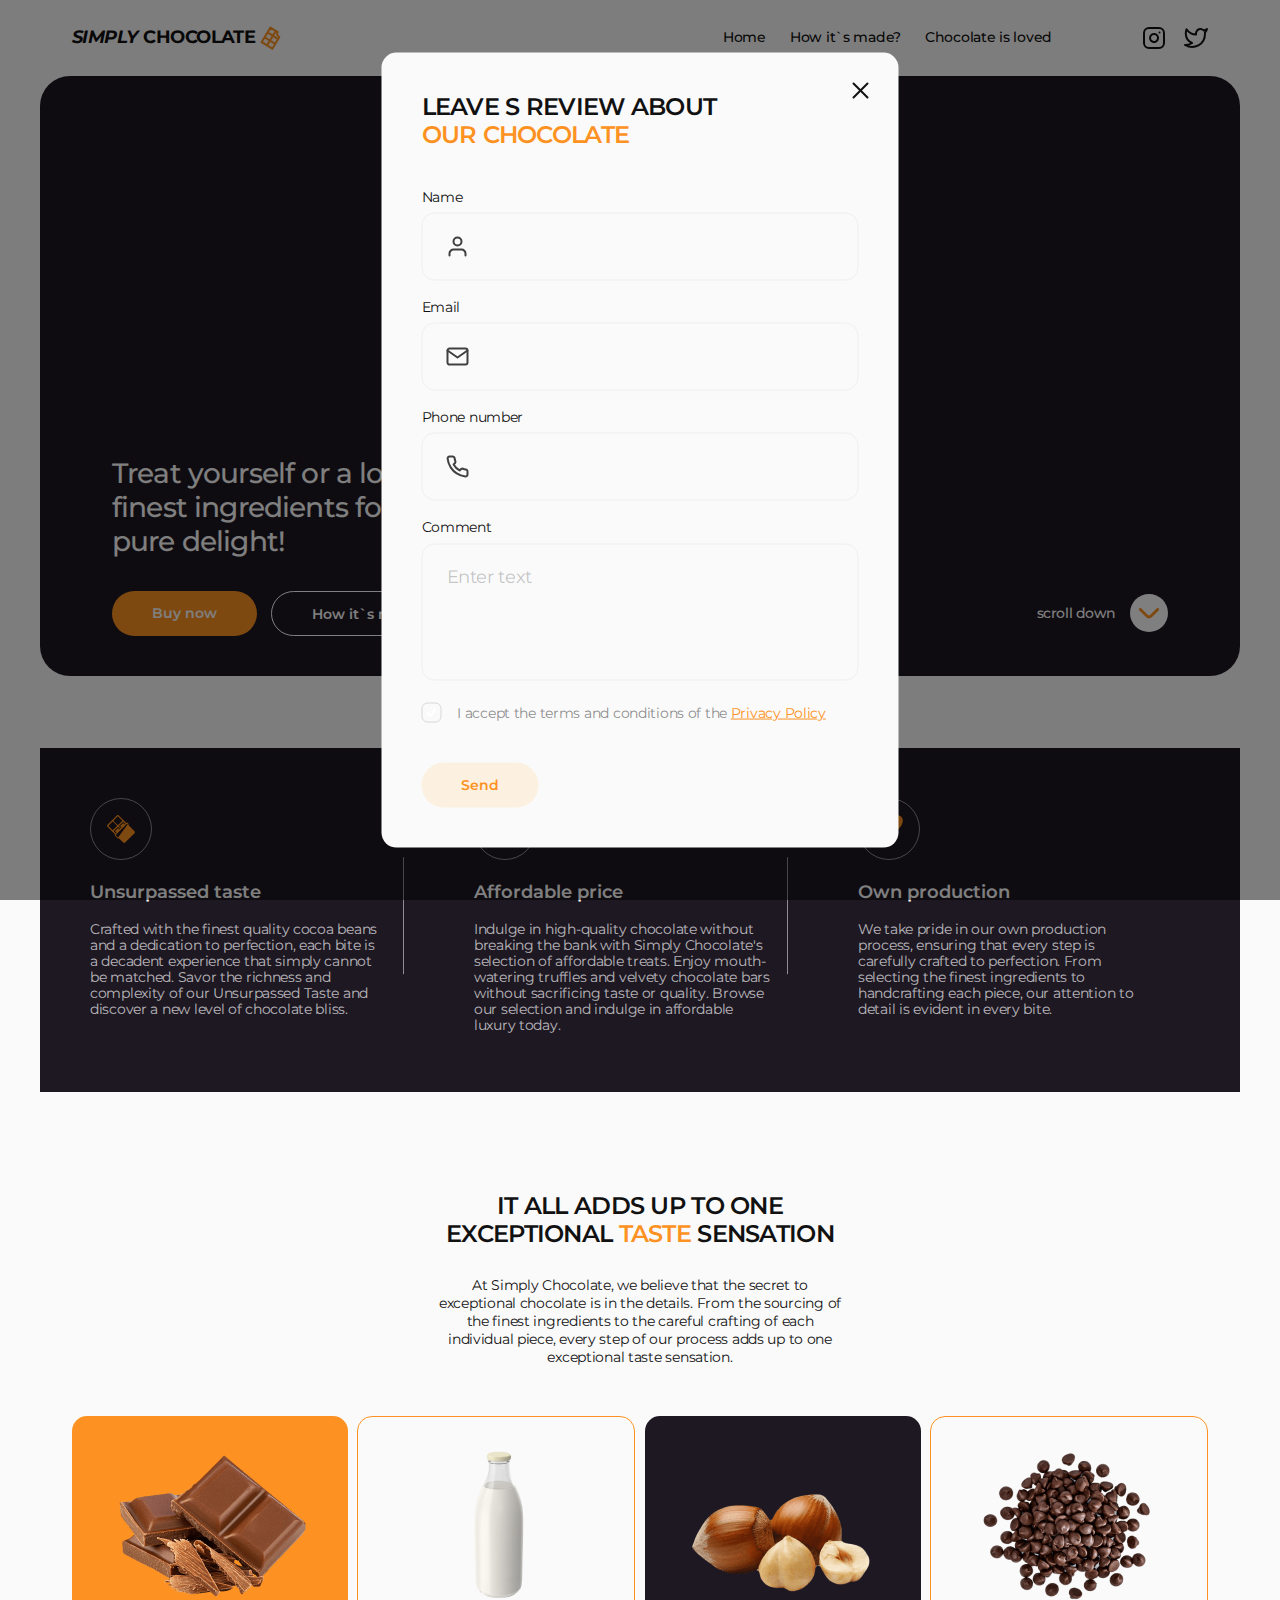
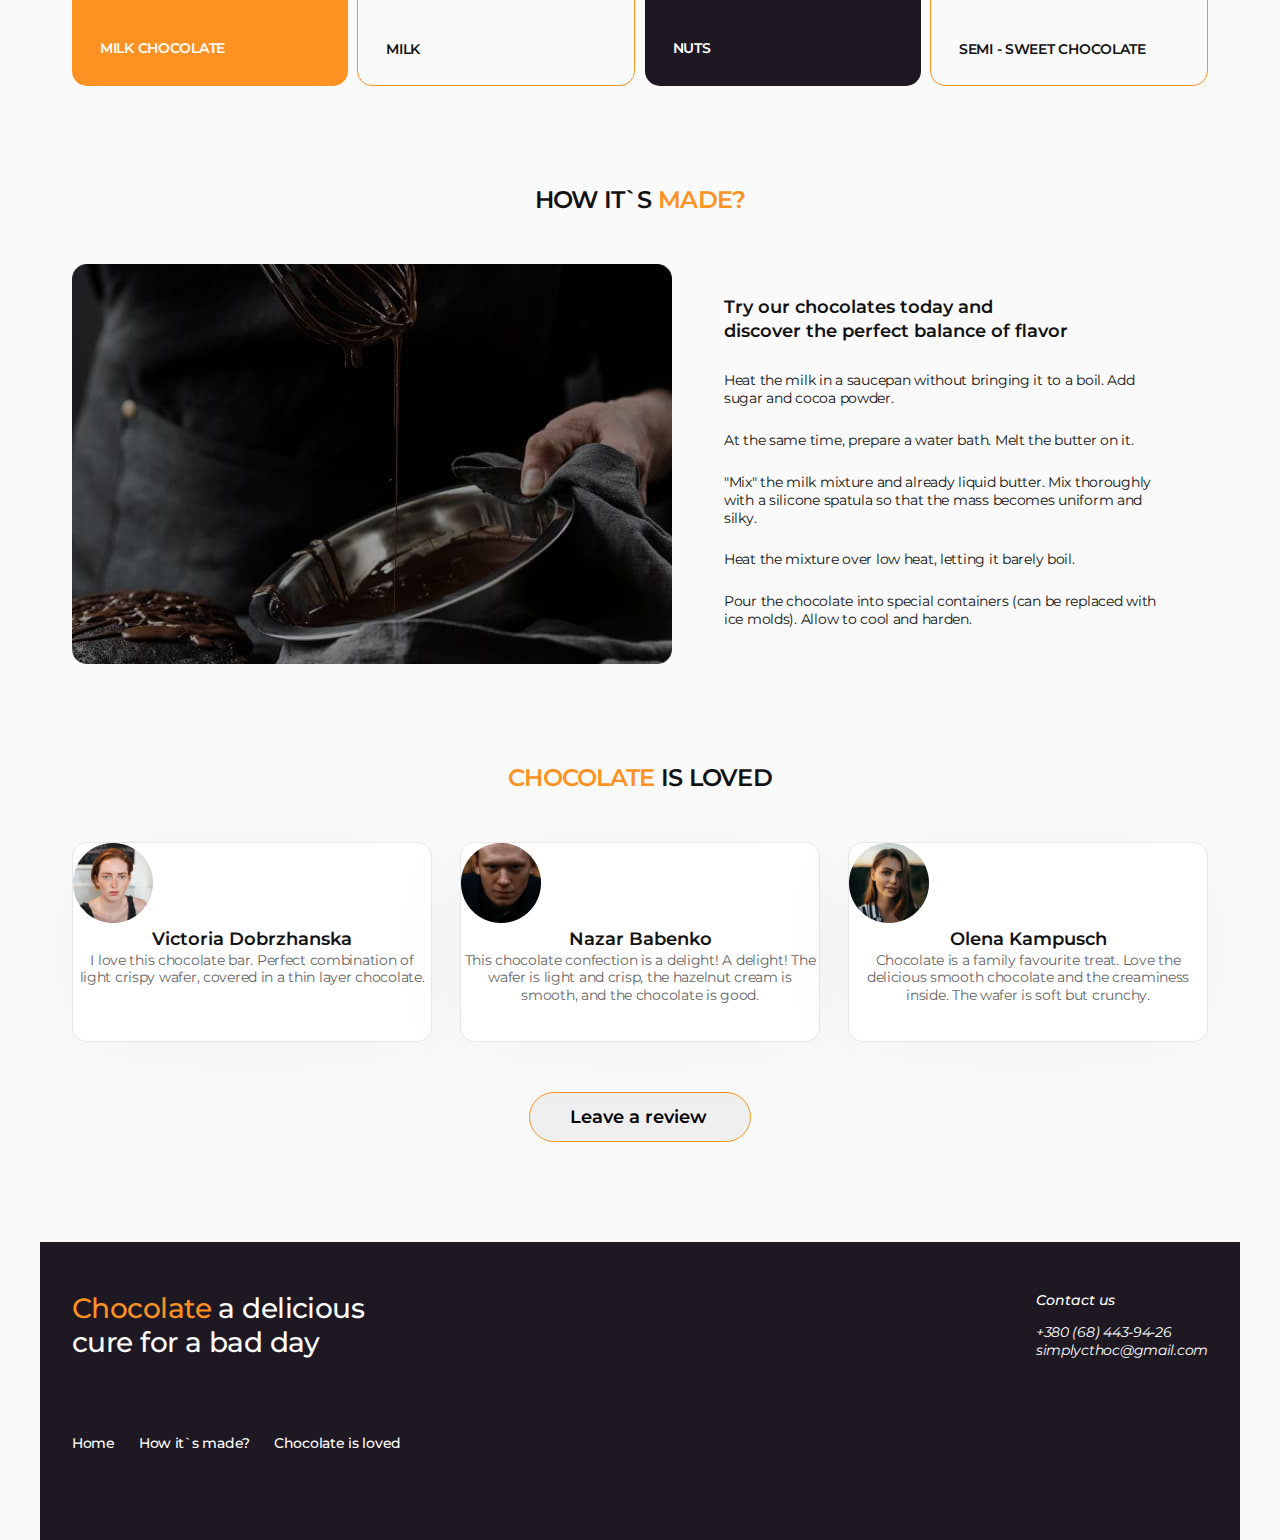
==== commit efdd930f: "add backdrop" ====
--- a/index.html
+++ b/index.html
@@ -24,7 +24,7 @@
           <a class="page-logo" href="./index.html">
             <span class="text-italic"> SIMPLY </span>&nbsp;CHOCOLATE
             <svg class="page-logo-icon" width="24" height="24">
-              <use href="./images/icons.svg#icon-logo"></use>
+              <use href="./images/sprite.svg#icon-chocolate"></use>
             </svg>
           </a>
           <ul class="menu">
@@ -43,14 +43,14 @@
           <li class="social-list-item">
             <a href="" class="social-list-link">
               <svg class="social-list-icon" width="24" height="24">
-                <use href="./images/icons.svg#icon-instagram"></use>
+                <use href="./images/sprite.svg#icon-instagram"></use>
               </svg>
             </a>
           </li>
           <li class="social-list-item">
             <a href="" class="social-list-link">
               <svg class="social-list-icon" width="24" height="24">
-                <use href="./images/icons.svg#icon-twitter"></use>
+                <use href="./images/sprite.svg#icon-twitter"></use>
               </svg>
             </a>
           </li>
@@ -73,7 +73,7 @@
               >scroll down
               <span class="scroll-down-icon-wrapper">
                 <svg class="scroll-down-icon" width="22" height="22">
-                  <use href="./images/icons.svg#icon-scroll"></use>
+                  <use href="./images/sprite.svg#icon-vector"></use>
                 </svg>
               </span>
             </a>
@@ -83,12 +83,12 @@
       <!-------------------- BENEFITS -->
       <section id="benefits" class="benefits benefits-paddings">
         <div class="container">
-          <h2 class="benefits-title">BENEFITS</h2>
+          <h2 class="visually-hidden">BENEFITS</h2>
           <ul class="benefits-list">
             <li class="benefits-item">
               <div class="benefits-item-icon-wrapper">
                 <svg class="benefits-item-icon" width="32" height="32">
-                  <use href="./images/icons.svg#icon-chocolate-bar"></use>
+                  <use href="./images/sprite.svg#icon-chocolate-bar"></use>
                 </svg>
               </div>
               <h3 class="benefits-name">Unsurpassed taste</h3>
@@ -102,7 +102,7 @@
             <li class="benefits-item">
               <div class="benefits-item-icon-wrapper">
                 <svg class="benefits-item-icon" width="32" height="32">
-                  <use href="./images/icons.svg#icon-coin"></use>
+                  <use href="./images/sprite.svg#icon-coin"></use>
                 </svg>
               </div>
               <h3 class="benefits-name">Affordable price</h3>
@@ -117,7 +117,7 @@
             <li class="benefits-item">
               <div class="benefits-item-icon-wrapper">
                 <svg class="benefits-item-icon" width="32" height="32">
-                  <use href="./images/icons.svg#icon-spoon"></use>
+                  <use href="./images/sprite.svg#icon-spoon"></use>
                 </svg>
               </div>
               <h3 class="benefits-name">Own production</h3>
@@ -440,5 +440,95 @@
         </nav>
       </div>
     </footer>
+    <!-------------------- Back drop -->
+    <div class="backdrop is-open">
+      <div class="modal">
+        <button class="modal-close-btn" type="button"        >
+      <svg class="modal-close-btn-icon" width="28" height="28">
+        <use href="./images/sprite.svg#icon-close"></use>
+      </svg>
+        </button>
+        <p class="rewiew-form-description"> leave s review about <span class="text-color"> our chocolate</span></p>
+      <form class="review-form">
+<div class="review-form-wrapper">
+  <label class="review-form-field-label" for="user-first-name">Name</label>
+  <div class="review-form-input-wrapper">
+  <input class="review-form-input"
+  id="user-first-name"
+  type="text"
+  name="user-first-name"
+  pattern="[a-zA-Zф-яФ-ЯіІїЇєЄ']+"
+  title="Oleksii"
+  required
+  /> 
+  <svg class="review-form-field-icon" width="24" height="24">
+    <use href="./images/sprite.svg#icon-user"></use>
+  </svg>
+</div>
+</div>
+<div class="review-form-wrapper">
+  <label class="review-form-field-label" for="user-email">Email</label>
+  <div class="review-form-input-wrapper">
+  <input class="review-form-input"
+  id="user-email"
+  type="email"
+  name="user-email"
+    required
+    title="Oleksii@gmail.com"
+  /> 
+  <svg class="review-form-field-icon" width="24" height="24">
+    <use href="./images/sprite.svg#icon-mail"></use>
+  </svg>
+</div>
+</div>
+<div class="review-form-wrapper">
+  <label class="review-form-field-label" for="user-tel">Phone number</label>
+  <div class="review-form-input-wrapper">
+  <input class="review-form-input"
+  id="user-tel"
+  type="tel"
+  name="user-tel"
+  pattern="[0-9]{3}-[0-9]{3}-[0-9]{2}-[0-9]{2}"
+  title="XXX-XXX-XX-XX"
+  required
+  /> 
+  <svg class="review-form-field-icon" width="24" height="24">
+    <use href="./images/sprite.svg#icon-phone"></use>
+  </svg>
+</div>
+</div>
+<div class="review-form-wrapper">
+  <label class="review-form-field-label" for="user-comment">Comment</label>
+<textarea 
+class="review-form-message"
+id="user-comment"
+name="user-comment"
+required
+placeholder="Enter text"
+></textarea>
+</div>
+<div class="review-form-checkbox-wrapper">
+<input
+class="review-form-checkbox visually-hidden"
+id="privacy-policy"
+type="checkbox"
+name="privacy-policy"
+value="true"
+required
+/>
+<label class="review-form-checkbox-label" for="privacy-policy">
+<span class="review-form-own-checkbox">
+  <svg class="review-form-own-checkbox-icon" width="10" height="10">
+    <use href="./images/sprite.svg#icon-check-mark"></use>
+  </svg>
+</span>
+I accept the terms and conditions of the 
+<a class="privacy-policy-link">Privacy Policy</a> 
+</label>
+</div>
+<button class="review-form-submit" type="submit">Send</button>
+      </form>
+      </div>
+    </div>
   </body>
 </html>
--- a/css/index.css
+++ b/css/index.css
@@ -60,6 +60,19 @@
 .title-paddings {
   margin-bottom: 50px;
 }
+
+.visually-hidden {
+  position: absolute;
+  width: 1px;
+  height: 1px;
+  margin: -1px;
+  border: 0;
+  padding: 0;
+  white-space: nowrap;
+  clip-path: inset(100%);
+  clip: rect(0 0 0 0);
+  overflow: hidden;
+}
 /* -------------------- HEADER -- */
 .page-header-container {
   display: flex;
@@ -230,9 +243,7 @@
   margin-top: 72px;
   margin-bottom: 50px;
 }
-.benefits-title {
-  display: none;
-}
+
 .benefits-list {
   display: flex;
   justify-content: space-between;
@@ -566,3 +577,177 @@
 .footer-link:focus {
   color: #fd9222;
 }
+
+/* =========== Back drop*/
+.backdrop{
+  position: fixed;
+  left: 0;
+  top: 0;
+  width: 100%;
+  height: 100%;
+  background-color: rgba(0, 0, 0, 0.5);
+  z-index: 9999999999;
+  visibility: hidden;
+  opacity: 0;
+  transition: opacity 1000ms cubic-bezier(0.4, 0, 0.2, 1), visibility 1000ms cubic-bezier(0.4, 0, 0.2, 1); 
+
+}
+
+.backdrop.is-open{
+opacity: 1;
+visibility: visible;
+}
+
+.modal{
+  width: 517px;
+  min-height: 794px;
+  background-color: #fafafa;
+  border-radius: 15px;
+  position: absolute;
+  top: 50%;
+  left: 50%;
+  transform: translate(-50%, -50%);
+}
+.modal-close-btn{
+  padding: 0;
+  border: none;
+  background-color: transparent;
+  stroke: #111111;
+  line-height: 0;
+  position: absolute;
+  top: 24px;
+  right: 24px;
+  transition: stroke 250ms cubic-bezier(0.4, 0, 0.2, 1);
+}
+.modal-close-btn:hover,
+.modal-close-btn:focus { stroke: #fd9222;}
+
+.rewiew-form-description{ 
+font-weight: 600;
+font-size: 24px;
+line-height: 1.17;
+letter-spacing: -0.03em;
+text-transform: uppercase;
+margin-top:  40px;
+margin-left: 40px;
+max-width: 298px;
+}
+
+.review-form {
+  margin: 40px;
+}
+.review-form-wrapper {
+margin-bottom: 18px;
+}
+
+  .review-form-field-label{
+    display: block;
+font-size: 14px;
+letter-spacing: -0.02em;
+margin-bottom: 8px;
+
+  }
+  
+  .review-form-input{
+    width: 100%;
+height: 68px;
+border: 1.50px solid rgba(17, 17, 17, 0.05);
+border-radius: 13px;
+padding-left: 62px;
+background-color: transparent;
+transition: border-color 250ms cubic-bezier(0.4, 0, 0.2, 1);
+  }
+
+  .review-form-input:focus {
+    border-color:#fd9222;
+    outline:transparent;
+  }
+
+  .review-form-input-wrapper{
+    position: relative;
+  }
+  .review-form-field-icon{
+    position: absolute;
+    top: 50%;
+    left: 24px;
+    transform: translateY(-50%);
+    stroke: #404040;
+    fill: none;
+    transition: stroke 250ms cubic-bezier(0.4, 0, 0.2, 1);
+  }
+
+  .review-form-input:focus + .review-form-field-icon{
+    stroke: #fd9222;
+  }
+  .review-form-message{
+    width: 100%;
+height: 137px;
+border: 1.50px solid rgba(17, 17, 17, 0.05);
+border-radius: 13px;
+background-color: transparent;
+transition: border-color 250ms cubic-bezier(0.4, 0, 0.2, 1);
+padding: 22px 24px;
+resize: none;
+  }
+  .review-form-message:focus {
+    border-color:#fd9222;
+    outline:transparent;
+  }
+
+  .review-form-message::placeholder {
+     font-size: 18px;
+    letter-spacing: -0.02em;
+    color: rgba(64, 64, 64, 0.3);
+  }
+  .review-form-checkbox-label{
+    font-size: 14px;
+letter-spacing: -0.02em;
+color: rgba(64, 64, 64, 0.6);
+  }
+  .review-form-checkbox-wrapper{
+    margin-bottom: 40px;
+  }
+  .review-form-own-checkbox{
+    display: inline-flex;
+    justify-content: center;
+    align-items: center;
+    width: 20px;
+    height: 20px;
+    border-radius: 6px;
+    border: 1px solid rgba(17, 17, 17, 0.14);
+cursor: pointer;
+fill: transparent;
+margin-right: 12px;
+  }
+.review-form-checkbox:checked + .review-form-checkbox-label .review-form-own-checkbox {
+  background-color: #fd9222;
+  border-color: #fd9222;
+  fill: #ffffff;
+}
+.review-form-checkbox:focus + .review-form-checkbox-label .review-form-own-checkbox {
+  outline: 2px solid rgba(0, 0, 255, 0.5);
+}
+
+.privacy-policy-link{
+  text-decoration: underline;
+  color: #fd9222;
+}
+
+.review-form-submit{
+  border-radius: 100px;
+padding: 14px 40px;
+min-width: 117px;
+height: 45px;
+background-color:  #fd9222;
+font-weight: 600;
+font-size: 14px;
+color: #ffffff;
+padding: 0 10px;
+border: none;
+transition: color 250ms linear, background-color 250ms linear;
+
+}
+.review-form-submit{
+background-color: #fcf1e0 ;
+color: #fd9222 ;
+}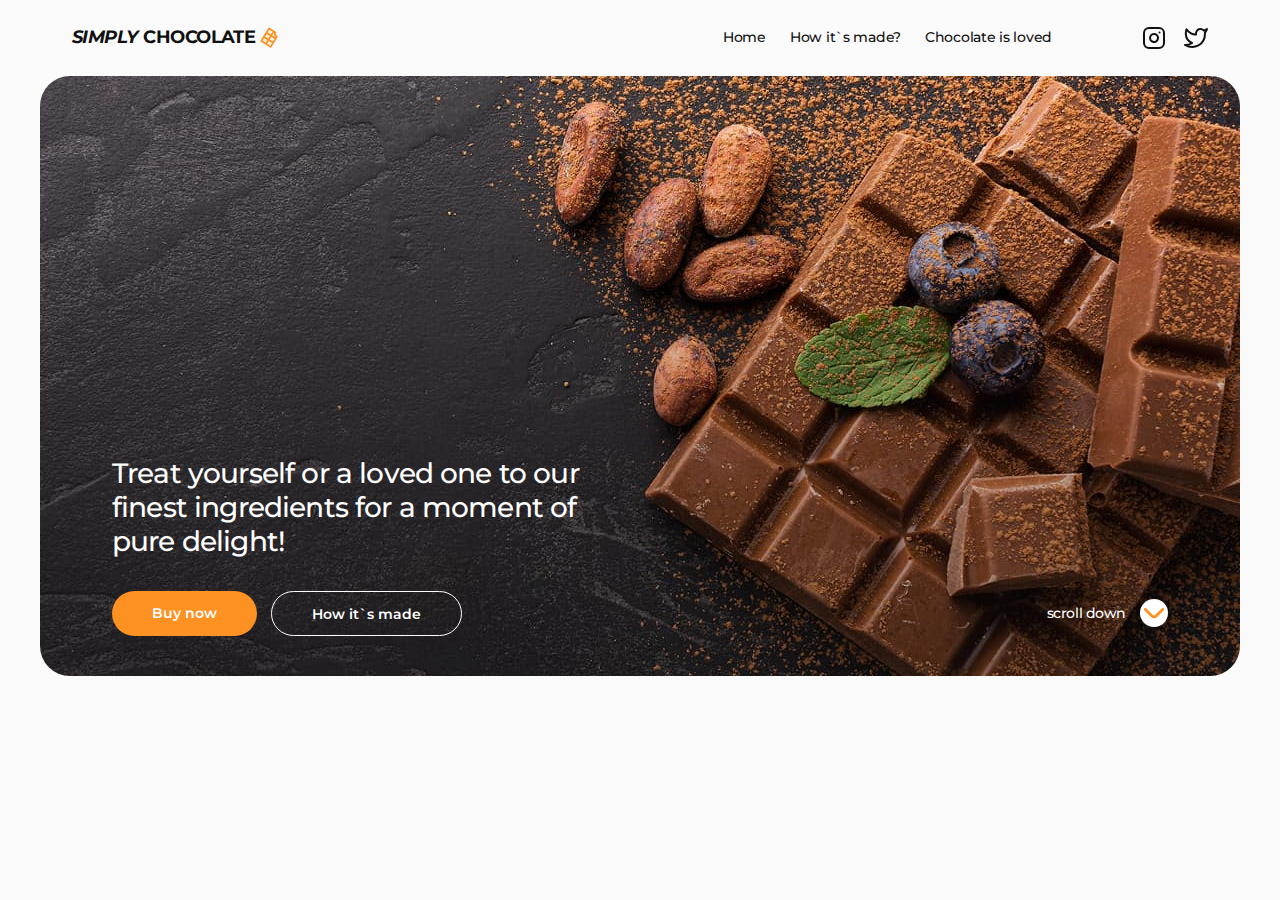
==== commit 635fa7c0: "index css" ====
--- a/index.html
+++ b/index.html
@@ -23,7 +23,7 @@
         <nav class="page-nav">
           <a class="page-logo" href="./index.html">
             <span class="text-italic"> SIMPLY </span>&nbsp;CHOCOLATE
-            <svg class="page-logo-icon" width="24" height="24">
+            <svg class="page-logo-icon" >
               <use href="./images/sprite.svg#icon-chocolate"></use>
             </svg>
           </a>
@@ -39,6 +39,12 @@
             </li>
           </ul>
         </nav>
+<button class="mobile-open-btn" type="button">
+  <svg class="mobile-open-btn-icon" width="28" height="28">
+    <use href="./images/sprite.svg#icon-menu"></use> 
+   </svg>
+</button>
+
         <ul class="social-list">
           <li class="social-list-item">
             <a href="" class="social-list-link">
@@ -66,8 +72,12 @@
             of pure delight!
           </h1>
           <div class="hero-content-wrapper">
-            <button class="hero-button" type="button">Buy now</button>
-            <a class="how-made-link" href="#how-made">How it`s made</a>
+            <div class="hero-btn-block">
+              <button class="hero-button" type="button">Buy now</button>
+              <a class="how-made-link" href="#how-made">How it`s made</a>
+                   
+            </div>
+            
 
             <a class="scroll-down-link" href="#benefits"
               >scroll down
@@ -81,7 +91,7 @@
         </div>
       </section>
       <!-------------------- BENEFITS -->
-      <section id="benefits" class="benefits benefits-paddings">
+      <!-- <section id="benefits" class="benefits benefits-paddings">
         <div class="container">
           <h2 class="visually-hidden">BENEFITS</h2>
           <ul class="benefits-list">
@@ -130,9 +140,9 @@
             </li>
           </ul>
         </div>
-      </section>
+      </section> -->
       <!-------------------- Ingredients -->
-      <section class="ingredients section-paddings">
+      <!-- <section class="ingredients section-paddings">
         <div class="container">
           <div class="ingredients-title">
             <h2 class="section-title">
@@ -286,9 +296,9 @@
             </li>
           </ul>
         </div>
-      </section>
+      </section> -->
       <!-------------------- How it's made -->
-      <section id="how-made" class="made section-paddings">
+      <!-- <section id="how-made" class="made section-paddings">
         <div class="container made-conteiner">
           <h2 class="section-title title-paddings">
             HOW IT`S <span class="text-color"> MADE?</span>
@@ -341,9 +351,9 @@
             </div>
           </div>
         </div>
-      </section>
+      </section> -->
       <!-------------------- Reviews -->
-      <section id="review" class="review section-paddings">
+      <!-- <section id="review" class="review section-paddings">
         <div class="container">
           <h2 class="section-title title-paddings">
             <span class="text-color">CHOCOLATE</span> IS LOVED
@@ -396,10 +406,10 @@
           </ul>
           <button class="review-button" type="button">Leave a review</button>
         </div>
-      </section>
+      </section> -->
     </main>
     <!-------------------- Footer -->
-    <footer class="footer-page">
+    <!-- <footer class="footer-page">
       <div class="container footer-container">
         <div class="footer-box">
           <h2 class="footer-title">
@@ -439,9 +449,9 @@
           </ul>
         </nav>
       </div>
-    </footer>
+    </footer> -->
     <!-------------------- Back drop -->
-    <div class="backdrop is-open">
+    <!-- <div class="backdrop ">
       <div class="modal">
         <button class="modal-close-btn" type="button"        >
       <svg class="modal-close-btn-icon" width="28" height="28">
@@ -529,6 +539,48 @@
 <button class="review-form-submit" type="submit">Send</button>
       </form>
       </div>
+    </div> -->
+  
+  <!-- ---------------Mobile-menu -->
+
+  <div class="mobile-menu ">
+    <div class="container mobile-menu-container">
+      <button class="mobile-close-btn" type="button">
+        <svg class="mobile-close-btn-icon" width="28" height="28">
+          <use href="./images/sprite.svg#icon-close"></use> 
+         </svg>
+      </button>
+  <nav class="mobile-menu-nav">
+    <ul class="mobile-menu-list">
+      <li class="mobile-menu-item">
+        <a href="./index.html" class="mobile-menu-link">Home</a>
+      </li>
+      <li class="mobile-menu-item">
+        <a href="#how-made" class="mobile-menu-link">How it`s made?</a>
+      </li>
+      <li class="mobile-menu-item">
+        <a href="#review" class="mobile-menu-link">Chocolate is loved</a>
+      </li>
+    </ul>
+      </nav> 
+  <ul class="mobile-menu-social-list">
+      <li class="mobile-menu-social-list-item">
+        <a href="" class="mobile-menu-social-list-link">
+          <svg class="mobile-menu-social-list-icon" width="24" height="24">
+            <use href="./images/sprite.svg#icon-instagram"></use>
+          </svg>
+        </a>
+      </li>
+      <li class="mobile-menu-social-list-item">
+        <a href="" class="mobile-menu-social-list-link">
+          <svg class="mobile-menu-social-list-icon" width="24" height="24">
+            <use href="./images/sprite.svg#icon-twitter"></use>
+          </svg>
+        </a>
+      </li>
+    </ul> 
     </div>
+  </div>
+  
   </body>
-</html>
+</html> --- a/css/index.css
+++ b/css/index.css
@@ -31,80 +31,198 @@
   color: #111111;
   background: #fafafa;
 }
-.container {
-  max-width: 1168px;
-  padding-left: 16px;
-  padding-right: 16px;
-  margin-left: auto;
-  margin-right: auto;
-}
 .text-italic {
-  font-style: italic;
-}
+    font-style: italic;
+  }
 .text-color {
-  color: #fd9222;
-}
-.section-title {
-  font-weight: 600;
-  font-size: 24px;
-  line-height: 1.17;
-  letter-spacing: -0.03em;
-  text-transform: uppercase;
-  text-align: center;
-}
-
-.section-paddings {
-  padding-top: 50px;
-  padding-bottom: 50px;
-}
-.title-paddings {
-  margin-bottom: 50px;
-}
-
+    color: #fd9222;
+  }
 .visually-hidden {
+    position: absolute;
+    width: 1px;
+    height: 1px;
+    margin: -1px;
+    border: 0;
+    padding: 0;
+    white-space: nowrap;
+    clip-path: inset(100%);
+    clip: rect(0 0 0 0);
+    overflow: hidden;
+  }
+
+  /* ===mobile */
+.container{
+    max-width: 367px;
+    padding-left: 16px;
+    padding-right: 16px;
+    margin-left: auto;
+    margin-right: auto;
+}
+ /* ===tablet */
+@media screen and (min-width:768px) {
+  .container{
+    max-width: 768px; 
+}
+}
+ /* ===desktop */
+ @media screen and (min-width:1168px) {
+  .container{
+    max-width: 1168px; 
+}
+}
+
+
+
+  /* ========= HEDER */
+  
+   /* ===mobile */
+   .page-header-container {
+    display: flex;
+    align-items: center;
+    justify-content: space-between;
+  }
+  .page-logo {
+    display: flex;
+    align-items: center;
+    font-weight: 700;
+    font-size: 14px;
+    line-height: 1.29;
+    letter-spacing: -0.03em;
+  }
+  .page-logo:hover,
+  .page-logo:focus {
+    color: #fd9222;
+  }
+  .page-logo-icon {
+    margin-left: 4px;
+    width: 21px;
+    height: 21px;
+      }  
+/* ====only mobile */
+   @media screen and (max-width: 767px) {
+    .page-header{
+padding-top: 20px;
+padding-bottom: 14px;
+   }
+  
+.menu{
+  display: none;
+}
+.social-list {
+  display: none;
+}
+.mobile-menu-container{
+  position: relative;
+  padding-top: 136px;
+  padding-bottom: 20px;
+}
+.mobile-open-btn{
+  border: none;
+  background-color: transparent;
+  padding: 0;
+  stroke: #111111;
+  line-height: 0;
+padding: 0;
+transition: stroke 250ms cubic-bezier(0.4, 0, 0.2, 1);
+
+}
+
+.mobile-menu{
+position: fixed;
+top: 0;
+left: 0;
+width: 100%;
+height: 100%;
+background-color:#1E1823;
+color: #ffffff;
+z-index: 999999;
+overflow-y: auto;
+transform: translateX(100%);
+transition: transform 250ms cubic-bezier(0.4, 0, 0.2, 1);
+}
+.mobile-menu.is-open{
+  transform: translateX(0);
+}
+
+.mobile-menu-container{
+  position: relative;
+  padding-top: 136px;
+  padding-bottom: 20px;
+  display: flex;
+  flex-direction: column;
+  height: 100%;
+  row-gap: 40px;
+}
+
+.mobile-close-btn{
   position: absolute;
-  width: 1px;
-  height: 1px;
-  margin: -1px;
-  border: 0;
+  top: 20px;
+  right: 16px;
+  line-height: 0;
+  border: none;
+  background-color: transparent;
   padding: 0;
-  white-space: nowrap;
-  clip-path: inset(100%);
-  clip: rect(0 0 0 0);
-  overflow: hidden;
-}
-/* -------------------- HEADER -- */
-.page-header-container {
+  stroke: #ffffff;
+  transition: stroke 250ms cubic-bezier(0.4, 0, 0.2, 1);
+}
+.mobile-menu-nav{
+  margin-bottom: auto;
+}
+
+.mobile-menu-link{
+font-weight: 500;
+font-size: 36px;
+line-height: 1.1;
+letter-spacing: -0.02em;
+}
+.mobile-menu-link:hover, 
+.mobile-menu-link:focus {
+color: #fd9222;
+}
+
+.mobile-menu-social-list{
   display: flex;
-  align-items: center;
-  column-gap: 90px;
-}
-.page-nav {
-  display: flex;
-  justify-content: space-between;
-  align-items: center;
-  flex-grow: 1;
-}
-.page-logo {
-  display: flex;
-  align-items: center;
-  font-weight: 700;
-  font-size: 18px;
-  line-height: 1.11;
-  letter-spacing: -0.03em;
-}
-.page-logo:hover,
-.page-logo:focus {
-  color: #fd9222;
-}
-.page-logo-icon {
-  margin-left: 4px;
-}
-.menu {
-  display: flex;
-  column-gap: 24px;
-}
-
+  column-gap: 18px;
+}
+.mobile-menu-social-list-link{
+  display: block;
+  line-height: 0;
+  stroke: #ffffff;
+  transition: stroke 250ms cubic-bezier(0.4, 0, 0.2, 1);
+}
+
+.mobile-open-btn:hover,
+.mobile-open-btn:focus,
+.mobile-close-btn:hover,
+.mobile-close-btn:focus,
+.mobile-menu-social-list-link:hover,
+.mobile-menu-social-list-link:focus {
+  stroke: #fd9222;
+}
+}
+   
+ /* ===tablet */
+ @media screen and (min-width:768px) {
+  .mobile-open-btn{
+    display: none;
+  }
+  .mobile-menu{
+    display: none;
+  }
+
+  .page-nav {
+    display: flex;
+    justify-content: space-between;
+    align-items: center;
+    flex-grow: 1;
+    margin-right: 48px;
+  }
+
+  .menu {
+    display: flex;
+    column-gap: 24px;
+  }
+ 
 .menu-link {
   display: block;
   padding-top: 30px;
@@ -135,15 +253,193 @@
 .social-list-link:focus {
   stroke: #fd9222;
 }
-/*  -------------------- HERO --*/
-.hero {
-  max-width: 1200px;
-  height: 600px;
-  margin-left: auto;
-  margin-right: auto;
-  border-radius: 30px;
-  background: #1e1823;
-  color: #ffffff;
+}
+
+/* ===desktop */
+@media screen and (min-width:1168px) {
+.page-logo {
+  font-size: 18px;
+  line-height: 1.11;
+}
+
+.page-logo-icon {
+  width: 21px;
+  height: 21px;
+} 
+.page-nav {
+  margin-right: 90px;
+}
+}
+
+  /* ========HERO */
+  /* ===mobile */
+ 
+  .hero {
+    max-width: 375px;
+    height: 620px;
+    margin-left: auto;
+    margin-right: auto;
+    border-radius: 30px;
+    background: #1e1823;
+    color: #ffffff;
+    background-image: url('../images/hero/hero-mobile.jpg'), url('../images/hero/dark-bg-mobile.jpg');
+    background-size: cover;
+  }
+  .hero-container {
+    padding-top: 395px;
+    padding-bottom: 20px;
+    padding-left: 40px;
+    padding-right: 40px;
+  }
+  .hero-title {
+    max-width: 299px;
+    margin-bottom: 32px;
+    font-weight: 500;
+    font-size: 20px;
+    line-height: 1.2;
+    letter-spacing: -0.03em;
+  }
+  .hero-content-wrapper {
+    min-width: 299px;
+  }
+  .hero-btn-block{
+display: flex;
+margin-bottom: 32px; 
+justify-content: space-between;
+  }
+ 
+  .hero-button {
+    border-radius: 100px;
+    padding: 12px 28px;
+    min-width: 120px;
+    height: 41px;
+    background: #fd9222;
+    font-weight: 600;
+    font-size: 14px;
+    color: #ffffff;
+    margin-right: 14px;
+    border: none;
+  }
+  .hero-button:hover,
+  .hero-button:focus {
+    background: #fcf1e0;
+    color: #fd9222;
+  }
+  .how-made-link {
+    border: 1px solid #ffffff;
+    border-radius: 100px;
+    padding: 12px 26px;
+    min-width: 159px;
+    height: 41px;
+    font-weight: 600;
+    font-size: 14px;
+  }
+  .how-made-link:hover,
+  .how-made-link:focus {
+    border: #fd9222;
+    color: #fd9222;
+  }
+
+  .scroll-down-link {
+    display: flex;
+    align-items: center;
+    column-gap: 14px;
+    font-size: 12px;
+    font-weight: 500;
+    line-height: 1.29;
+    letter-spacing: -0.03em;
+    margin-left: auto;
+    transition: color 250ms cubic-bezier(0.4, 0, 0.2, 1),
+      background-color 250ms cubic-bezier(0.4, 0, 0.2, 1),
+      fill 250ms cubic-bezier(0.4, 0, 0.2, 1);
+  }
+  
+  .scroll-down-link:hover,
+  .scroll-down-link:focus {
+    color: #fd9222;
+  }
+  
+  .scroll-down-icon-wrapper {
+    display: flex;
+    justify-content: center;
+    align-items: center;
+    width: 28px;
+    height: 28px;
+    border-radius: 50%;
+    background-color: #ffffff;
+    fill: #fd9222;
+    transition: background-color 250ms linear, fill 250ms linear;
+  }
+  
+  .scroll-down-link:hover .scroll-down-icon-wrapper {
+    background-color: #fd9222;
+    fill: #ffffff;
+  }
+  @media screen and (max-width:767px) and (min-resolution:192dpi) {
+    .hero {
+      background-image: url('../images/hero/hero-mobile@2x.jpg') ;
+    }
+  }
+
+   /* ===tablet */
+
+ @media screen and (min-width:768px) {
+  .hero {
+    max-width: 768px;
+    height: 890px;
+    background-image: url('../images/hero/hero-tablet.jpg'), url('../images/hero/dark-bg-tablet.jpg');
+}
+.hero-container {
+  padding-top: 671px;
+  padding-bottom: 40px;
+  padding-left: 72px;
+  padding-right: 72px;
+}
+.hero-title {
+  max-width: 484px;
+  font-size: 28px;
+  line-height: 1.21;
+}
+.hero-content-wrapper {
+  display: flex;
+  align-items: center;
+  }
+  .hero-btn-block {
+    margin-bottom: 0;
+  }
+.hero-button {
+min-width: 144px;
+  height: 45px;
+}
+.how-made-link {
+min-width: 183px;
+height: 45px;
+}
+.hero-button {
+  padding: 14px 40px;
+ }
+ .how-made-link {
+  padding: 14px 40px;
+ }
+ .scroll-down-link{
+  font-size: 14px;
+ }
+
+ }
+
+@media screen and (min-width:768px) and (min-resolution:192dpi) {
+    .hero {
+      background-image: url('../images/hero/hero-tablet@2x.jpg') ;
+    }
+  }
+
+/* ===desktop */
+  @media screen and (min-width:1168px) {
+  .hero {
+    max-width: 1200px;
+    height: 600px;
+    background-image: url('../images/hero/hero-desktop.jpg'), url('../images/hero/dark-bg-desktop.jpg');
+
 }
 .hero-container {
   padding-top: 381px;
@@ -151,603 +447,10 @@
   padding-left: 56px;
   padding-right: 56px;
 }
-.hero-title {
-  max-width: 484px;
-  margin-bottom: 32px;
-  font-weight: 500;
-  font-size: 28px;
-  line-height: 1.21;
-  letter-spacing: -0.03em;
-}
-.hero-content-wrapper {
-  display: flex;
-  align-items: center;
-}
-.hero-button {
-  border-radius: 100px;
-  padding: 14px 40px;
-  min-width: 144px;
-  height: 45px;
-  background: #fd9222;
-  font-weight: 600;
-  font-size: 14px;
-  color: #ffffff;
-  margin-right: 14px;
-  border: none;
-}
-.hero-button:hover,
-.hero-button:focus {
-  background: #fcf1e0;
-  color: #fd9222;
-}
-.how-made-link {
-  border: 1px solid #ffffff;
-  border-radius: 100px;
-  padding: 14px 40px;
-  min-width: 183px;
-  height: 45px;
-  font-weight: 600;
-  font-size: 14px;
-}
-.how-made-link:hover,
-.how-made-link:focus {
-  border: #fd9222;
-  color: #fd9222;
-}
-
-.scroll-down-link {
-  display: flex;
-  align-items: center;
-  column-gap: 14px;
-  font-size: 14px;
-  font-weight: 500;
-  line-height: 1.29;
-  letter-spacing: -0.03em;
-  margin-left: auto;
-  transition: color 250ms cubic-bezier(0.4, 0, 0.2, 1),
-    background-color 250ms cubic-bezier(0.4, 0, 0.2, 1),
-    fill 250ms cubic-bezier(0.4, 0, 0.2, 1);
-}
-
-.scroll-down-link:hover,
-.scroll-down-link:focus {
-  color: #fd9222;
-}
-
-.scroll-down-icon-wrapper {
-  display: flex;
-  justify-content: center;
-  align-items: center;
-  width: 38px;
-  height: 38px;
-  border-radius: 50%;
-  background-color: #ffffff;
-  fill: #fd9222;
-  transition: background-color 250ms linear, fill 250ms linear;
-}
-
-.scroll-down-link:hover .scroll-down-icon-wrapper {
-  background-color: #fd9222;
-  fill: #ffffff;
-}
-/*  -------------------- BENEFITS -- */
-.benefits {
-  max-width: 1200px;
-  height: 344px;
-  margin-left: auto;
-  margin-right: auto;
-  background: #1e1823;
-}
-.benefits-paddings {
-  padding-bottom: 50px;
-  margin-top: 72px;
-  margin-bottom: 50px;
-}
-
-.benefits-list {
-  display: flex;
-  justify-content: space-between;
-  padding-top: 50px;
-  padding-bottom: 50px;
-  padding-left: 18px;
-  padding-right: 18px;
-  max-width: 1100px;
-}
-
-.benefits-item {
-  position: relative;
-  width: calc((100% - 2 * 88px) / 3);
-}
-
-.benefits-item:not(:last-child)::after {
-  content: "";
-  position: absolute;
-  top: 50%;
-  right: -18px;
-  height: 50%;
-  width: 1px;
-  transform: translateY(-50%);
-  background-color: rgba(255, 255, 255, 0.5);
-}
-.benefits-item-icon-wrapper {
-  display: flex;
-  justify-content: center;
-  align-items: center;
-  border: 1px solid rgba(255, 255, 255, 0.5);
-  border-radius: 365px;
-  width: 62px;
-  height: 62px;
-  margin-bottom: 22px;
-}
-
-.benefits-name {
-  font-weight: 600;
-  font-size: 18px;
-  color: #ffffff;
-  padding-bottom: 18px;
-}
-.benefits-description {
-  font-weight: 400;
-  font-size: 14px;
-  letter-spacing: -0.02em;
-  color: rgba(255, 255, 255, 0.7);
-}
-
-/*  -------------------- Ingredients --*/
-.ingredients {
-  margin-left: auto;
-  margin-right: auto;
-}
-.ingredients-title {
-  display: flex;
-  flex-direction: column;
-  margin-left: auto;
-  margin-right: auto;
-  max-width: 411px;
-}
-
-.ingredients-description {
-  font-weight: 400;
-  font-size: 14px;
-  line-height: 1.28571;
-  letter-spacing: -0.02em;
-  text-align: center;
-  max-width: 468px;
-  margin-top: 28px;
-}
-.ingredients-list {
-  display: flex;
-  margin-top: 50px;
-  justify-content: space-between;
-}
-
-.ingredients-item {
-  border: 1px solid #fd9222;
-  border-radius: 15px;
-  height: 270px;
-  max-width: calc((100% - (19 * 3) px) / 4);
-  position: relative;
-  overflow: hidden;
-}
-.ingredients-item-color {
-  background: #fd9222;
-  border: none;
-}
-.ingredients-item-darkcolor {
-  border: none;
-  background: #1e1823;
-}
-.ingredients-img {
-  margin-top: 28px;
-  margin-left: 38px;
-  margin-right: 32px;
-  margin-bottom: 32px;
-}
-.ingredients-name {
-  font-weight: 600;
-  font-size: 14px;
-  line-height: 1.28;
-  letter-spacing: -0.02em;
-  text-transform: uppercase;
-  padding-left: 28px;
-}
-.ingredients-link-name-color {
-  color: #ffffff;
-}
-.ingredients-overlay {
-  position: absolute;
-  width: 100%;
-  height: 100%;
-  top: 0;
-  left: 0;
-  border-radius: 15px;
-  background-color: #ffffff;
-  padding: 20px;
-  overflow: auto;
-  display: none;
-  transform: translateY(100%);
-  transition: transform 250ms linear;
-}
-.ingredients-item:hover .ingredients-overlay {
-  display: block;
-  transform: translateY(0);
-}
-.ingredients-overlay-title {
-  font-weight: 600;
-  font-size: 18px;
-  letter-spacing: -0.03em;
-  text-transform: uppercase;
-}
-.ingredients-overlay-box {
-  display: flex;
-  margin-top: 8px;
-  margin-bottom: 14px;
-  gap: 6px;
-}
-.ingredients-overlay-btn {
-  border-radius: 35px;
-  padding: 6px 16px;
-  width: 81px;
-  height: 24px;
-  background-color: #fd9222;
-  font-weight: 400;
-  font-size: 10px;
-  line-height: 120%;
-  color: #ffffff;
-}
-.ingredients-overlay-btn-benefits {
-  border: 1px solid #fd9222;
-  border-radius: 35px;
-  padding: 6px 16px;
-  min-width: 93px;
-  height: 24px;
-  background: #fafafa;
-  font-weight: 400;
-  font-size: 10px;
-  line-height: 120%;
-}
-.ingredients-overlay-description {
-  font-weight: 400;
-  font-size: 14px;
-  line-height: 129%;
-  letter-spacing: -0.02em;
-}
-/*  -------------------- How it's made --*/
-.made {
-}
-.made-conteiner {
-  display: flex;
-  flex-direction: column;
-  justify-content: center;
-}
-.made-information {
-  display: flex;
-  column-gap: 20px;
-  justify-content: center;
-}
-.made-image {
-}
-.how-made-decription {
-  padding: 32px;
-}
-.made-name {
-  font-weight: 600;
-  font-size: 18px;
-  line-height: 1.33;
-  margin-bottom: 28px;
-  max-width: 350px;
-}
-.made-list {
-  display: flex;
-  flex-direction: column;
-  max-width: 452px;
-  gap: 24px;
-}
-.made-item {
-  display: flex;
-  align-items: stretch;
-}
-.made-item svg {
-  margin-right: 8px;
-}
-
-.made-description {
-  font-weight: 400;
-  font-size: 14px;
-  line-height: 1.28;
-  letter-spacing: -0.02em;
-}
-/*  -------------------- Reviews --*/
-.review {
-}
-
-.review-list {
-  display: flex;
-  justify-content: space-between;
-}
-.review-item {
-  border: 1px solid rgba(17, 17, 17, 0.1);
-  border-radius: 15px;
-  width: calc((100% - 56px) / 3);
-  height: 200px;
-  box-shadow: 0 9px 100px 0 rgba(17, 17, 17, 0.03);
-  background: #fff;
-}
-.review-image {
-}
-.review-name {
-  font-weight: 600;
-  font-size: 18px;
-  line-height: 1.33;
-  text-align: center;
-}
-.review-description {
-  font-weight: 400;
-  font-size: 14px;
-  line-height: 1.28;
-  letter-spacing: -0.02em;
-  text-align: center;
-  color: rgba(17, 17, 17, 0.7);
-}
-.review-button {
-  border: 1px solid #fd9222;
-  border-radius: 100px;
-  padding: 14px 40px;
-  min-width: 222px;
-  height: 50px;
-  font-weight: 600;
-  font-size: 18px;
-  margin-top: 50px;
-  margin-left: auto;
-  margin-right: auto;
-  display: flex;
-}
-.review-button:hover,
-.review-button:focus {
-  background: #fd9222;
-  color: #ffffff;
-}
-/*  -------------------- Footer --*/
-.footer-page {
-  width: 1200px;
-  height: 298px;
-  background: #1e1823;
-  margin-left: auto;
-  margin-right: auto;
-  margin-top: 50px;
-}
-.footer-container {
-  padding-top: 50px;
-}
-.footer-box {
-  display: flex;
-  justify-content: space-between;
-}
-.footer-title {
-  font-weight: 500;
-  font-size: 28px;
-  line-height: 1.21;
-  letter-spacing: -0.02em;
-  color: #ffffff;
-  max-width: 300px;
-}
-.footer-adress {
-  font-size: 14px;
-  line-height: 1.28;
-  text-align: center;
-  color: #ffffff;
-  display: flex;
-  flex-direction: column;
-  align-items: flex-start;
-}
-.adress-name {
-  font-weight: 500;
-  padding-bottom: 14px;
-}
-.adress-item {
-  display: flex;
-  align-items: flex-start;
-}
-.adress-link {
-  font-weight: 400;
-  letter-spacing: -0.02em;
-}
-
-.adress-link:hover,
-.adress-link:focus {
-  color: #fd9222;
-}
-.footer-nav {
-}
-.footer-list {
-  margin-top: 74px;
-  display: flex;
-  column-gap: 24px;
-}
-.footer-item {
-}
-.footer-link {
-  font-weight: 500;
-  font-size: 14px;
-  line-height: 1.14;
-  letter-spacing: -0.02em;
-  color: #ffffff;
-}
-.footer-link:hover,
-.footer-link:focus {
-  color: #fd9222;
-}
-
-/* =========== Back drop*/
-.backdrop{
-  position: fixed;
-  left: 0;
-  top: 0;
-  width: 100%;
-  height: 100%;
-  background-color: rgba(0, 0, 0, 0.5);
-  z-index: 9999999999;
-  visibility: hidden;
-  opacity: 0;
-  transition: opacity 1000ms cubic-bezier(0.4, 0, 0.2, 1), visibility 1000ms cubic-bezier(0.4, 0, 0.2, 1); 
-
-}
-
-.backdrop.is-open{
-opacity: 1;
-visibility: visible;
-}
-
-.modal{
-  width: 517px;
-  min-height: 794px;
-  background-color: #fafafa;
-  border-radius: 15px;
-  position: absolute;
-  top: 50%;
-  left: 50%;
-  transform: translate(-50%, -50%);
-}
-.modal-close-btn{
-  padding: 0;
-  border: none;
-  background-color: transparent;
-  stroke: #111111;
-  line-height: 0;
-  position: absolute;
-  top: 24px;
-  right: 24px;
-  transition: stroke 250ms cubic-bezier(0.4, 0, 0.2, 1);
-}
-.modal-close-btn:hover,
-.modal-close-btn:focus { stroke: #fd9222;}
-
-.rewiew-form-description{ 
-font-weight: 600;
-font-size: 24px;
-line-height: 1.17;
-letter-spacing: -0.03em;
-text-transform: uppercase;
-margin-top:  40px;
-margin-left: 40px;
-max-width: 298px;
-}
-
-.review-form {
-  margin: 40px;
-}
-.review-form-wrapper {
-margin-bottom: 18px;
-}
-
-  .review-form-field-label{
-    display: block;
-font-size: 14px;
-letter-spacing: -0.02em;
-margin-bottom: 8px;
-
-  }
-  
-  .review-form-input{
-    width: 100%;
-height: 68px;
-border: 1.50px solid rgba(17, 17, 17, 0.05);
-border-radius: 13px;
-padding-left: 62px;
-background-color: transparent;
-transition: border-color 250ms cubic-bezier(0.4, 0, 0.2, 1);
-  }
-
-  .review-form-input:focus {
-    border-color:#fd9222;
-    outline:transparent;
-  }
-
-  .review-form-input-wrapper{
-    position: relative;
-  }
-  .review-form-field-icon{
-    position: absolute;
-    top: 50%;
-    left: 24px;
-    transform: translateY(-50%);
-    stroke: #404040;
-    fill: none;
-    transition: stroke 250ms cubic-bezier(0.4, 0, 0.2, 1);
-  }
-
-  .review-form-input:focus + .review-form-field-icon{
-    stroke: #fd9222;
-  }
-  .review-form-message{
-    width: 100%;
-height: 137px;
-border: 1.50px solid rgba(17, 17, 17, 0.05);
-border-radius: 13px;
-background-color: transparent;
-transition: border-color 250ms cubic-bezier(0.4, 0, 0.2, 1);
-padding: 22px 24px;
-resize: none;
-  }
-  .review-form-message:focus {
-    border-color:#fd9222;
-    outline:transparent;
-  }
-
-  .review-form-message::placeholder {
-     font-size: 18px;
-    letter-spacing: -0.02em;
-    color: rgba(64, 64, 64, 0.3);
-  }
-  .review-form-checkbox-label{
-    font-size: 14px;
-letter-spacing: -0.02em;
-color: rgba(64, 64, 64, 0.6);
-  }
-  .review-form-checkbox-wrapper{
-    margin-bottom: 40px;
-  }
-  .review-form-own-checkbox{
-    display: inline-flex;
-    justify-content: center;
-    align-items: center;
-    width: 20px;
-    height: 20px;
-    border-radius: 6px;
-    border: 1px solid rgba(17, 17, 17, 0.14);
-cursor: pointer;
-fill: transparent;
-margin-right: 12px;
-  }
-.review-form-checkbox:checked + .review-form-checkbox-label .review-form-own-checkbox {
-  background-color: #fd9222;
-  border-color: #fd9222;
-  fill: #ffffff;
-}
-.review-form-checkbox:focus + .review-form-checkbox-label .review-form-own-checkbox {
-  outline: 2px solid rgba(0, 0, 255, 0.5);
-}
-
-.privacy-policy-link{
-  text-decoration: underline;
-  color: #fd9222;
-}
-
-.review-form-submit{
-  border-radius: 100px;
-padding: 14px 40px;
-min-width: 117px;
-height: 45px;
-background-color:  #fd9222;
-font-weight: 600;
-font-size: 14px;
-color: #ffffff;
-padding: 0 10px;
-border: none;
-transition: color 250ms linear, background-color 250ms linear;
-
-}
-.review-form-submit{
-background-color: #fcf1e0 ;
-color: #fd9222 ;
-}+
+  }
+  @media screen and (min-width:1168px) and (min-resolution:192dpi) {
+    .hero {
+      background-image: url('../images/hero/hero-desktop@2x.jpg') ;
+    }
+  }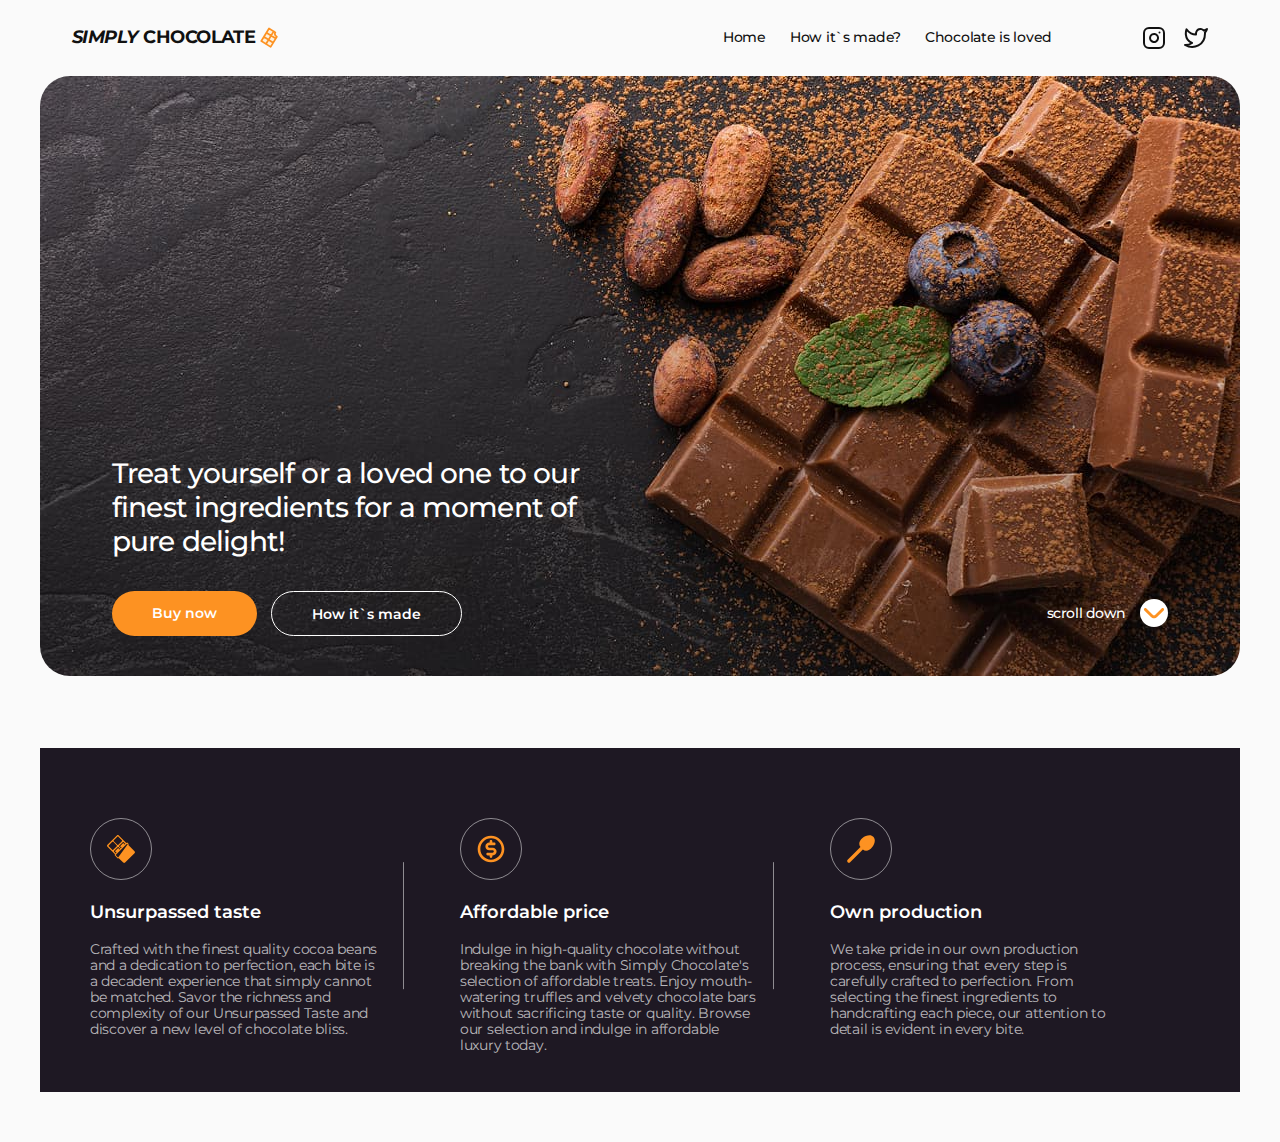
==== commit f3ed534d: "add benefits" ====
--- a/index.html
+++ b/index.html
@@ -91,7 +91,7 @@
         </div>
       </section>
       <!-------------------- BENEFITS -->
-      <!-- <section id="benefits" class="benefits benefits-paddings">
+      <section id="benefits" class="benefits benefits-paddings">
         <div class="container">
           <h2 class="visually-hidden">BENEFITS</h2>
           <ul class="benefits-list">
@@ -101,13 +101,16 @@
                   <use href="./images/sprite.svg#icon-chocolate-bar"></use>
                 </svg>
               </div>
-              <h3 class="benefits-name">Unsurpassed taste</h3>
-              <p class="benefits-description">
-                Crafted with the finest quality cocoa beans and a dedication to
-                perfection, each bite is a decadent experience that simply
-                cannot be matched. Savor the richness and complexity of our
-                Unsurpassed Taste and discover a new level of chocolate bliss.
-              </p>
+              <div class="benefits-item-text">
+                <h3 class="benefits-name">Unsurpassed taste</h3>
+                <p class="benefits-description">
+                  Crafted with the finest quality cocoa beans and a dedication to
+                  perfection, each bite is a decadent experience that simply
+                  cannot be matched. Savor the richness and complexity of our
+                  Unsurpassed Taste and discover a new level of chocolate bliss.
+                </p>
+              </div>
+             
             </li>
             <li class="benefits-item">
               <div class="benefits-item-icon-wrapper">
@@ -115,14 +118,17 @@
                   <use href="./images/sprite.svg#icon-coin"></use>
                 </svg>
               </div>
-              <h3 class="benefits-name">Affordable price</h3>
-              <p class="benefits-description">
-                Indulge in high-quality chocolate without breaking the bank with
-                Simply Chocolate's selection of affordable treats. Enjoy
-                mouth-watering truffles and velvety chocolate bars without
-                sacrificing taste or quality. Browse our selection and indulge
-                in affordable luxury today.
-              </p>
+              <div class="benefits-item-text">
+                <h3 class="benefits-name">Affordable price</h3>
+                <p class="benefits-description">
+                  Indulge in high-quality chocolate without breaking the bank with
+                  Simply Chocolate's selection of affordable treats. Enjoy
+                  mouth-watering truffles and velvety chocolate bars without
+                  sacrificing taste or quality. Browse our selection and indulge
+                  in affordable luxury today.
+                </p>
+              </div>
+              
             </li>
             <li class="benefits-item">
               <div class="benefits-item-icon-wrapper">
@@ -130,17 +136,20 @@
                   <use href="./images/sprite.svg#icon-spoon"></use>
                 </svg>
               </div>
-              <h3 class="benefits-name">Own production</h3>
-              <p class="benefits-description">
-                We take pride in our own production process, ensuring that every
-                step is carefully crafted to perfection. From selecting the
-                finest ingredients to handcrafting each piece, our attention to
-                detail is evident in every bite.
-              </p>
+              <div class="benefits-item-text">
+                <h3 class="benefits-name">Own production</h3>
+                <p class="benefits-description">
+                  We take pride in our own production process, ensuring that every
+                  step is carefully crafted to perfection. From selecting the
+                  finest ingredients to handcrafting each piece, our attention to
+                  detail is evident in every bite.
+                </p>
+              </div> 
+             
             </li>
           </ul>
         </div>
-      </section> -->
+      </section>
       <!-------------------- Ingredients -->
       <!-- <section class="ingredients section-paddings">
         <div class="container">
--- a/css/index.css
+++ b/css/index.css
@@ -453,4 +453,116 @@
     .hero {
       background-image: url('../images/hero/hero-desktop@2x.jpg') ;
     }
-  }+  }
+
+    /* ========BENEFITS */
+  /* ===mobile */
+  .benefits {
+    max-width: 375px;
+    height: 792px;
+    margin-left: auto;
+    margin-right: auto;
+    background: #1e1823;
+  }
+  .benefits-paddings {
+    margin-top: 30px;
+    margin-bottom: 30px;
+  }
+    .benefits-item{
+      width: 308px;
+      min-height: 224px ;
+      padding-top: 20px;
+      margin-right: 28px;
+    }
+
+    .benefits-item-icon-wrapper {
+      display: flex;
+      justify-content: center;
+      align-items: center;
+      border: 1px solid rgba(255, 255, 255, 0.5);
+      border-radius: 365px;
+      width: 62px;
+      height: 62px;
+      margin-bottom: 22px;
+    }
+
+.benefits-item-text{
+  min-height: 141px;
+  padding-right: 28px;
+}
+  .benefits-name {
+    font-weight: 600;
+    font-size: 18px;
+    color: #ffffff;
+    padding-bottom: 18px;
+    min-height: 22px;
+  }
+  .benefits-description {
+    font-weight: 400;
+    font-size: 14px;
+    letter-spacing: -0.02em;
+    color: rgba(255, 255, 255, 0.7);
+    
+  }
+
+  /* ===tablet */
+  @media screen and (min-width:768px) {
+    .benefits {
+      max-width: 768px;
+      height: 620px;
+      }
+      .benefits-paddings {
+        margin-top: 40px;
+        margin-bottom: 40px;
+      }
+      .benefits-list {
+        display: flex;
+        flex-wrap: wrap;
+        justify-content: space-between;
+        padding-top: 50px;
+        padding-bottom: 50px;
+        padding-left: 32px;
+        min-width: 704px;
+        row-gap: 32px;
+        gap: 28px;
+      }
+      .benefits-item-text{
+        padding-right: 0;
+      }
+  }
+
+  /* ===desktop */
+  @media screen and (min-width:1168px) {
+    .benefits {
+      max-width: 1200px;
+      height: 344px;
+      }
+      .benefits-paddings {
+        margin-top: 72px;
+        margin-bottom: 50px;
+      }
+      .benefits-list {
+        display: flex;
+        justify-content: space-between;
+        padding-top: 50px;
+        padding-bottom: 50px;
+        padding-left: 18px;
+        padding-right: 18px;
+        max-width: 1100px;
+      }
+      .benefits-item {
+        position: relative;
+        width: calc((100% - 2 * 88px) / 3);
+      }
+      
+      .benefits-item:not(:last-child)::after {
+        content: "";
+        position: absolute;
+        top: 50%;
+        right: -18px;
+        height: 50%;
+        width: 1px;
+        transform: translateY(-50%);
+        background-color: rgba(255, 255, 255, 0.5);
+      }
+  }
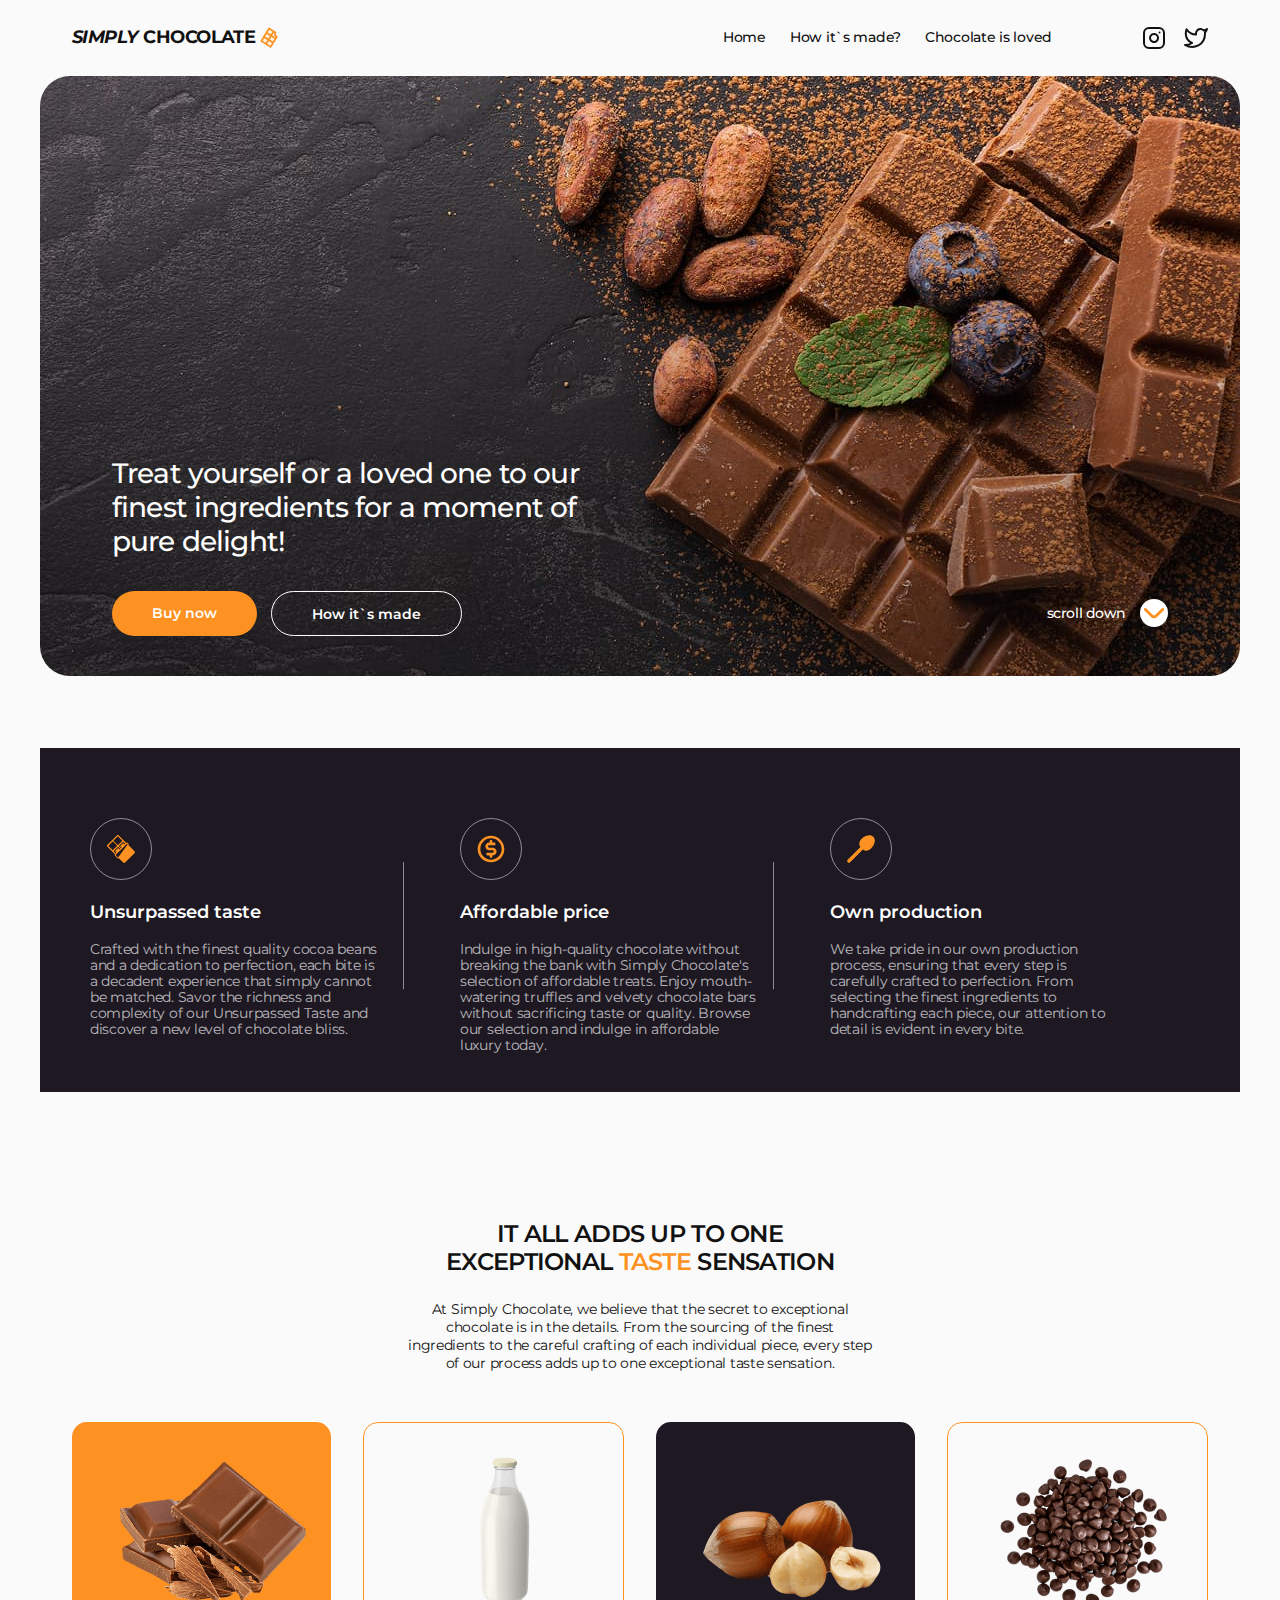
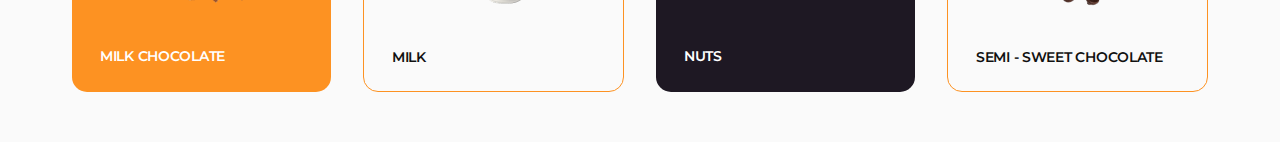
==== commit 76eddb87: "add ingrediens" ====
--- a/index.html
+++ b/index.html
@@ -151,10 +151,10 @@
         </div>
       </section>
       <!-------------------- Ingredients -->
-      <!-- <section class="ingredients section-paddings">
+      <section class="ingredients section-paddings">
         <div class="container">
           <div class="ingredients-title">
-            <h2 class="section-title">
+            <h2 class="section-title ingredients-title-name">
               IT ALL ADDS UP TO ONE EXCEPTIONAL
               <span class="text-color">TASTE</span> SENSATION
             </h2>
@@ -173,9 +173,7 @@
                 class="ingredients-img"
                 src="/images/Ingredients/chocolate-bar.png"
                 alt="How it's made"
-                width="206"
-                height="160"
-              />
+                           />
               <p class="ingredients-name ingredients-link-name-color">
                 MILK CHOCOLATE
               </p>
@@ -209,9 +207,7 @@
                 class="ingredients-img"
                 src="/images/Ingredients/milk.png"
                 alt="MILK"
-                width="206"
-                height="160"
-              />
+                             />
               <p class="ingredients-name">MILK</p>
               <div class="ingredients-overlay">
                 <h3 class="ingredients-overlay-title">MILK</h3>
@@ -242,8 +238,7 @@
                 class="ingredients-img"
                 src="/images/Ingredients/nuts.png"
                 alt="NUTS"
-                width="206"
-                height="160"
+                
               />
               <p class="ingredients-name ingredients-link-name-color">NUTS</p>
               <div class="ingredients-overlay">
@@ -274,8 +269,7 @@
                 class="ingredients-img"
                 src="/images/Ingredients/chocolate.png"
                 alt="SEMI - SWEET CHOCOLATE"
-                width="206"
-                height="160"
+                
               />
               <p class="ingredients-name">SEMI - SWEET CHOCOLATE</p>
               <div class="ingredients-overlay">
@@ -305,7 +299,7 @@
             </li>
           </ul>
         </div>
-      </section> -->
+      </section>
       <!-------------------- How it's made -->
       <!-- <section id="how-made" class="made section-paddings">
         <div class="container made-conteiner">
--- a/css/index.css
+++ b/css/index.css
@@ -58,16 +58,46 @@
     margin-left: auto;
     margin-right: auto;
 }
+.section-paddings {
+  padding-top: 30px;
+  padding-bottom: 30%;
+}
+.section-title {
+  font-weight: 600;
+  font-size: 20px;
+  line-height: 1.2;
+  letter-spacing: -0.03em;
+  text-transform: uppercase;
+  text-align: center;
+}
+.title-paddings {
+  margin-bottom: 32px;
+}
  /* ===tablet */
 @media screen and (min-width:768px) {
   .container{
     max-width: 768px; 
 }
+.section-paddings {
+  padding-top: 40px;
+  padding-bottom: 40px;
+}
+.section-title {
+  font-size: 24px;
+ line-height: 1.17; 
+}
+.title-paddings {
+  margin-bottom: 50px;
+}
 }
  /* ===desktop */
  @media screen and (min-width:1168px) {
   .container{
     max-width: 1168px; 
+}
+.section-paddings {
+  padding-top: 50px;
+  padding-bottom: 50px;
 }
 }
 
@@ -566,3 +596,178 @@
         background-color: rgba(255, 255, 255, 0.5);
       }
   }
+
+  /*  ======== Ingredients --*/
+  /* ===mobile */
+  .ingredients {
+    margin-left: auto;
+    margin-right: auto;
+  }
+  .ingredients-title {
+    display: flex;
+    flex-direction: column;
+    margin-left: auto;
+    margin-right: auto;
+    min-width: 335px;
+   
+  }
+  .ingredients-description {
+    font-weight: 400;
+    font-size: 14px;
+    line-height: 1.29;
+    letter-spacing: -0.02em;
+    text-align: center;
+    margin-top: 24px;
+  }
+  .ingredients-title-name{
+    max-width: 283px;
+    margin-left: auto;
+    margin-right: auto;
+  }
+  .ingredients-list {
+    display: flex;
+    margin-top: 32px;
+    justify-content: space-between;
+    flex-direction: column;
+    gap: 20px;
+  }
+
+  .ingredients-item {
+    border: 1px solid #fd9222;
+    border-radius: 15px;
+    height: 270px;
+    position: relative;
+    overflow: hidden;
+  }
+  .ingredients-item-color {
+    background: #fd9222;
+    border: none;
+  }
+  .ingredients-item-darkcolor {
+    border: none;
+    background: #1e1823;
+  }
+  .ingredients-img {
+    margin-top: 28px;
+    margin-left: 38px;
+    margin-right: 32px;
+    margin-bottom: 32px;
+    width: 224px;
+    height: 171px;
+  }
+  .ingredients-name {
+    font-weight: 600;
+    font-size: 14px;
+    line-height: 1.29;
+    letter-spacing: -0.02em;
+    text-transform: uppercase;
+    padding-left: 28px;
+  }
+  .ingredients-link-name-color {
+    color: #ffffff;
+  }
+  .ingredients-overlay {
+    position: absolute;
+    width: 100%;
+    height: 100%;
+    top: 0;
+    left: 0;
+    border-radius: 15px;
+    background-color: #ffffff;
+    padding: 28px;
+    overflow: auto;
+    display: none;
+    transform: translateY(100%);
+    transition: transform 250ms linear;
+  }
+
+
+
+  .ingredients-item:hover .ingredients-overlay {
+    display: block;
+    transform: translateY(0);
+  }
+  .ingredients-overlay-title {
+    font-weight: 600;
+    font-size: 18px;
+    letter-spacing: -0.03em;
+    text-transform: uppercase;
+  }
+  .ingredients-overlay-box {
+    display: flex;
+    margin-top: 8px;
+    margin-bottom: 14px;
+    gap: 6px;
+  }
+  .ingredients-overlay-btn {
+    border-radius: 35px;
+    padding: 6px 16px;
+    width: 81px;
+    height: 24px;
+    background-color: #fd9222;
+    font-weight: 400;
+    font-size: 10px;
+    line-height: 120%;
+    color: #ffffff;
+  }
+  .ingredients-overlay-btn-benefits {
+    border: 1px solid #fd9222;
+    border-radius: 35px;
+    padding: 6px 16px;
+    min-width: 93px;
+    height: 24px;
+    background: #fafafa;
+    font-weight: 400;
+    font-size: 10px;
+    line-height: 120%;
+  }
+  .ingredients-overlay-description {
+    font-weight: 400;
+    font-size: 14px;
+    line-height: 129%;
+    letter-spacing: -0.02em;
+    max-width: 279px;
+  }
+/* ===tablet */
+@media screen and (min-width:768px) {
+  .ingredients-title {
+    max-width: 468px;
+    margin-top: 28px;
+  }
+  .ingredients-title-name{
+    min-width: 411px;
+  }
+  .ingredients-list {
+    margin-top: 50px;
+    flex-direction: row;
+    flex-wrap: wrap;
+    gap: 32px;
+    justify-content: space-around;
+  }
+  .ingredients-item {
+    max-width: 336px;
+  }
+
+
+  .ingredients-overlay { 
+    padding: 20px;
+  }
+}
+
+
+
+  /* ===desktop */
+  @media screen and (min-width:1168px) {
+    .ingredients-img {
+      width: 206px;
+      height: 160px;
+    }
+    .ingredients-list {
+      flex-wrap: nowrap;
+      justify-content: space-between;
+    } 
+    .ingredients-item {
+      height: 270px;
+      max-width: calc((100% - (19 * 3) px) / 4);
+  }
+}